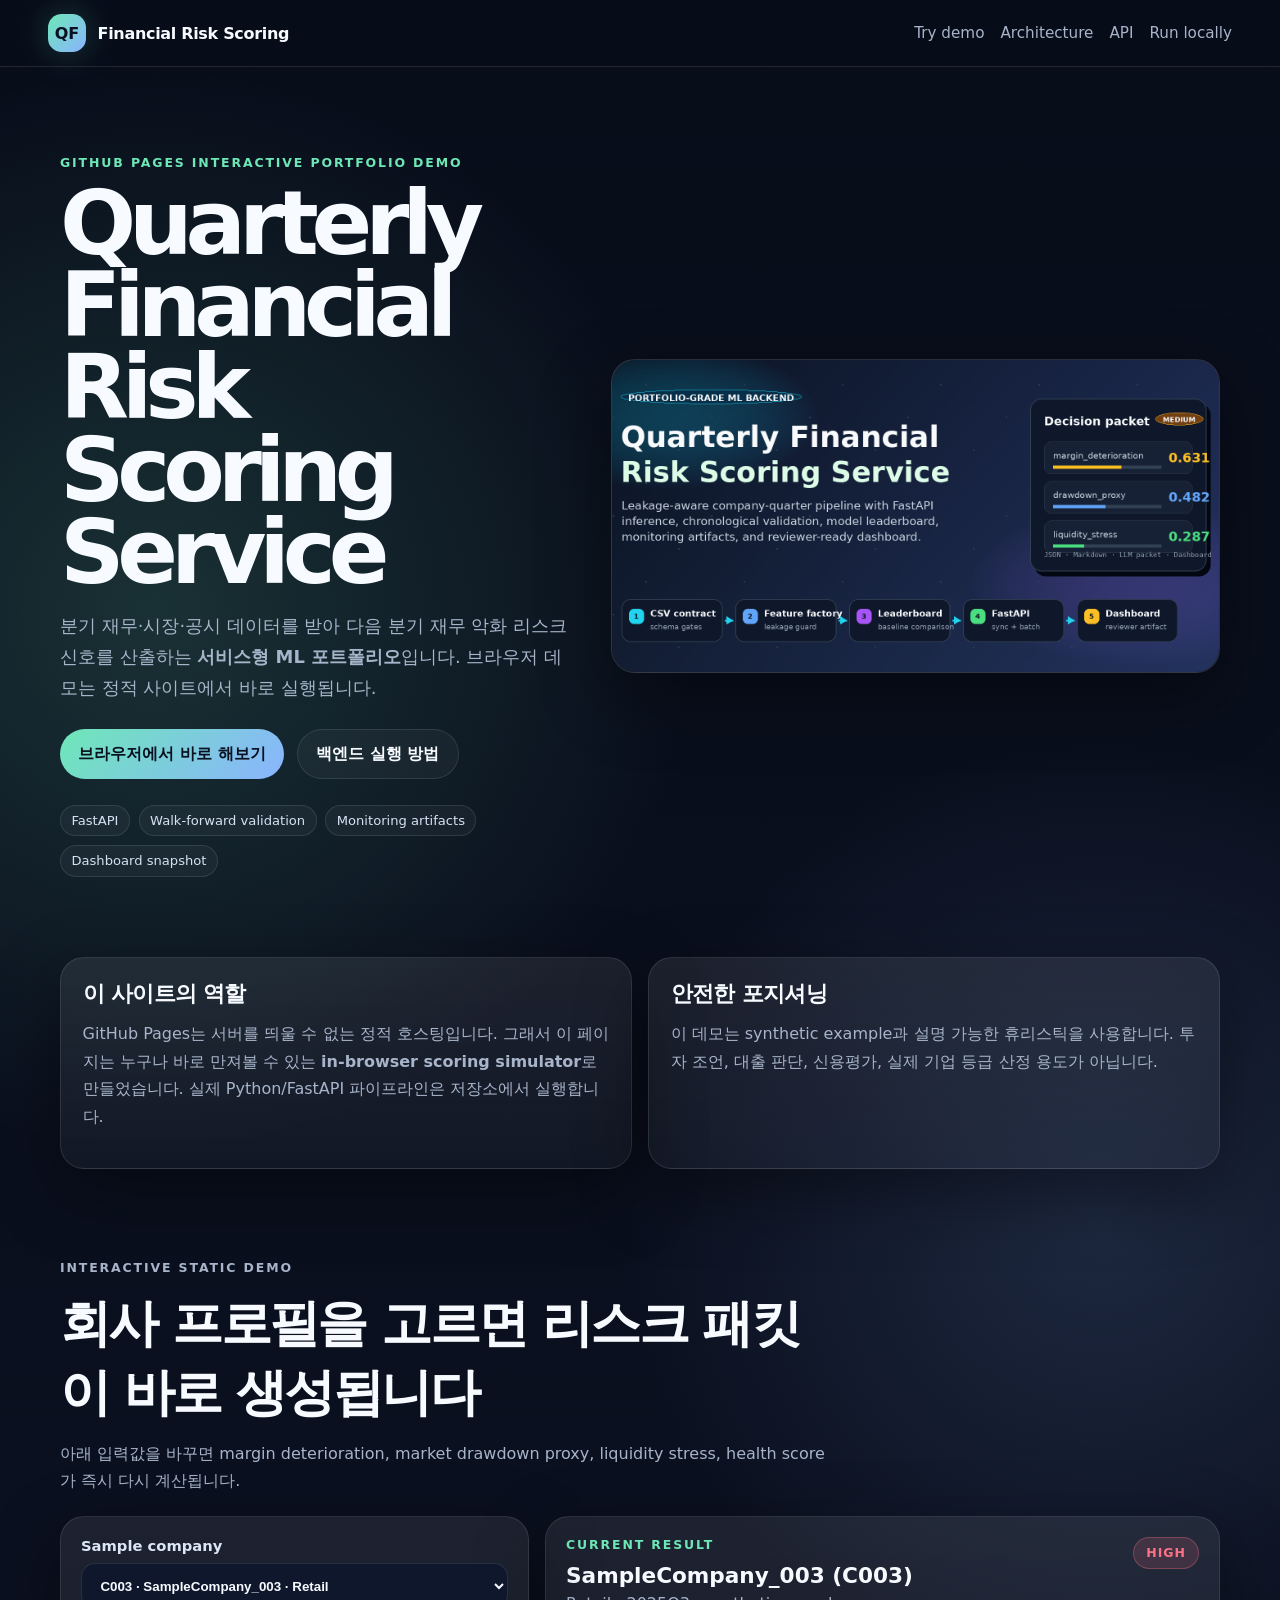
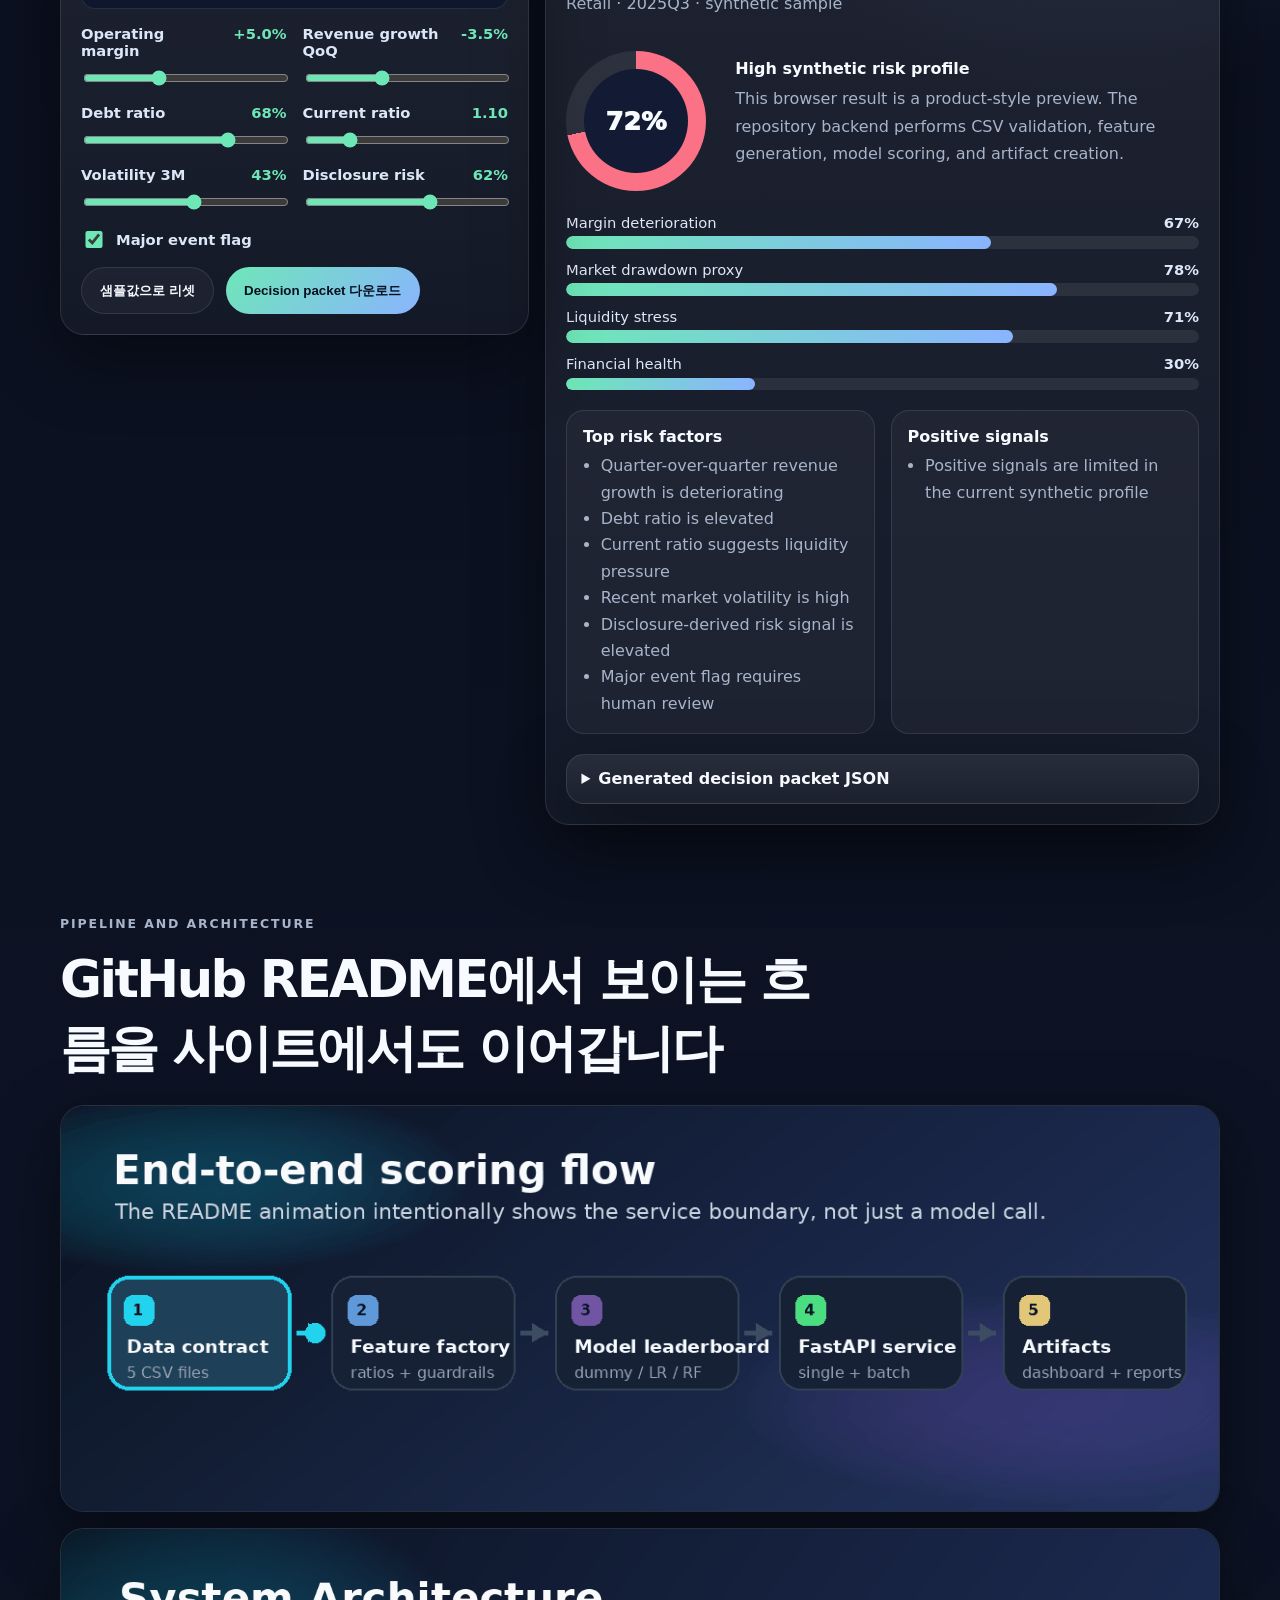
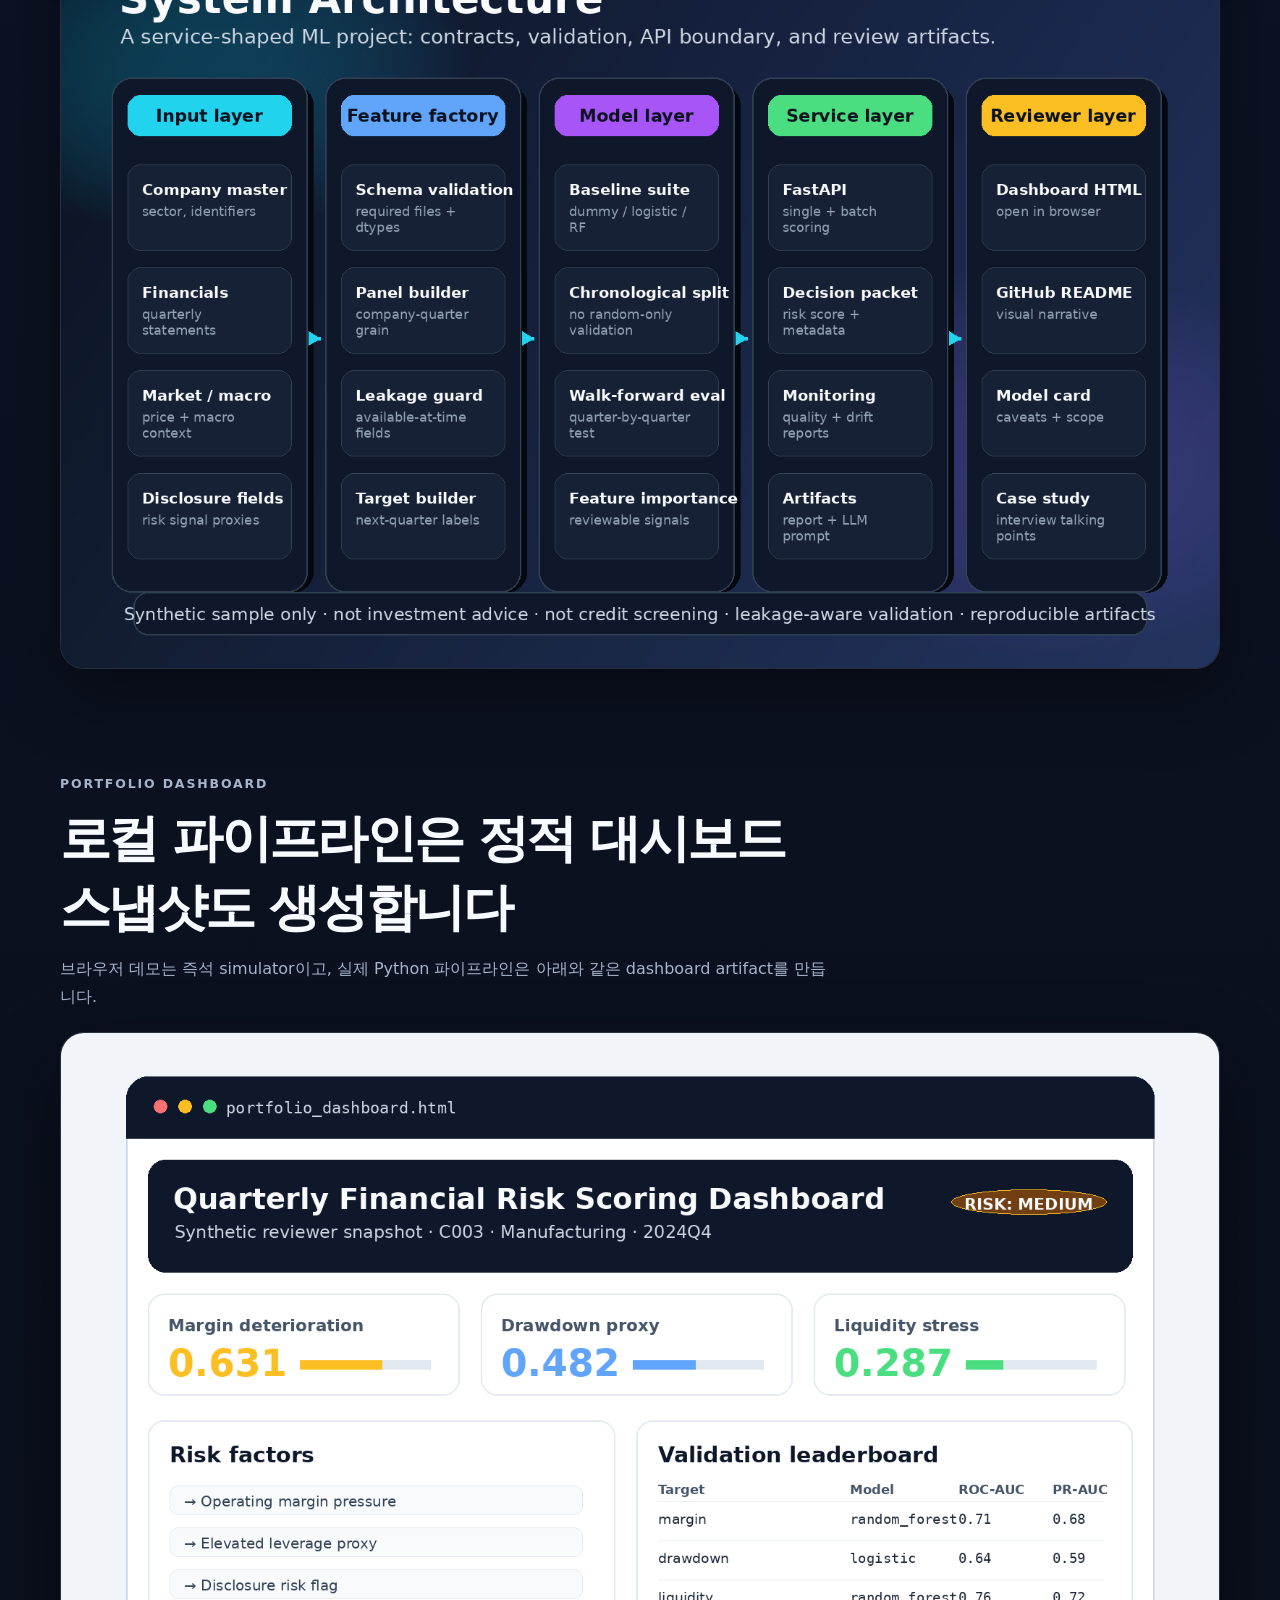
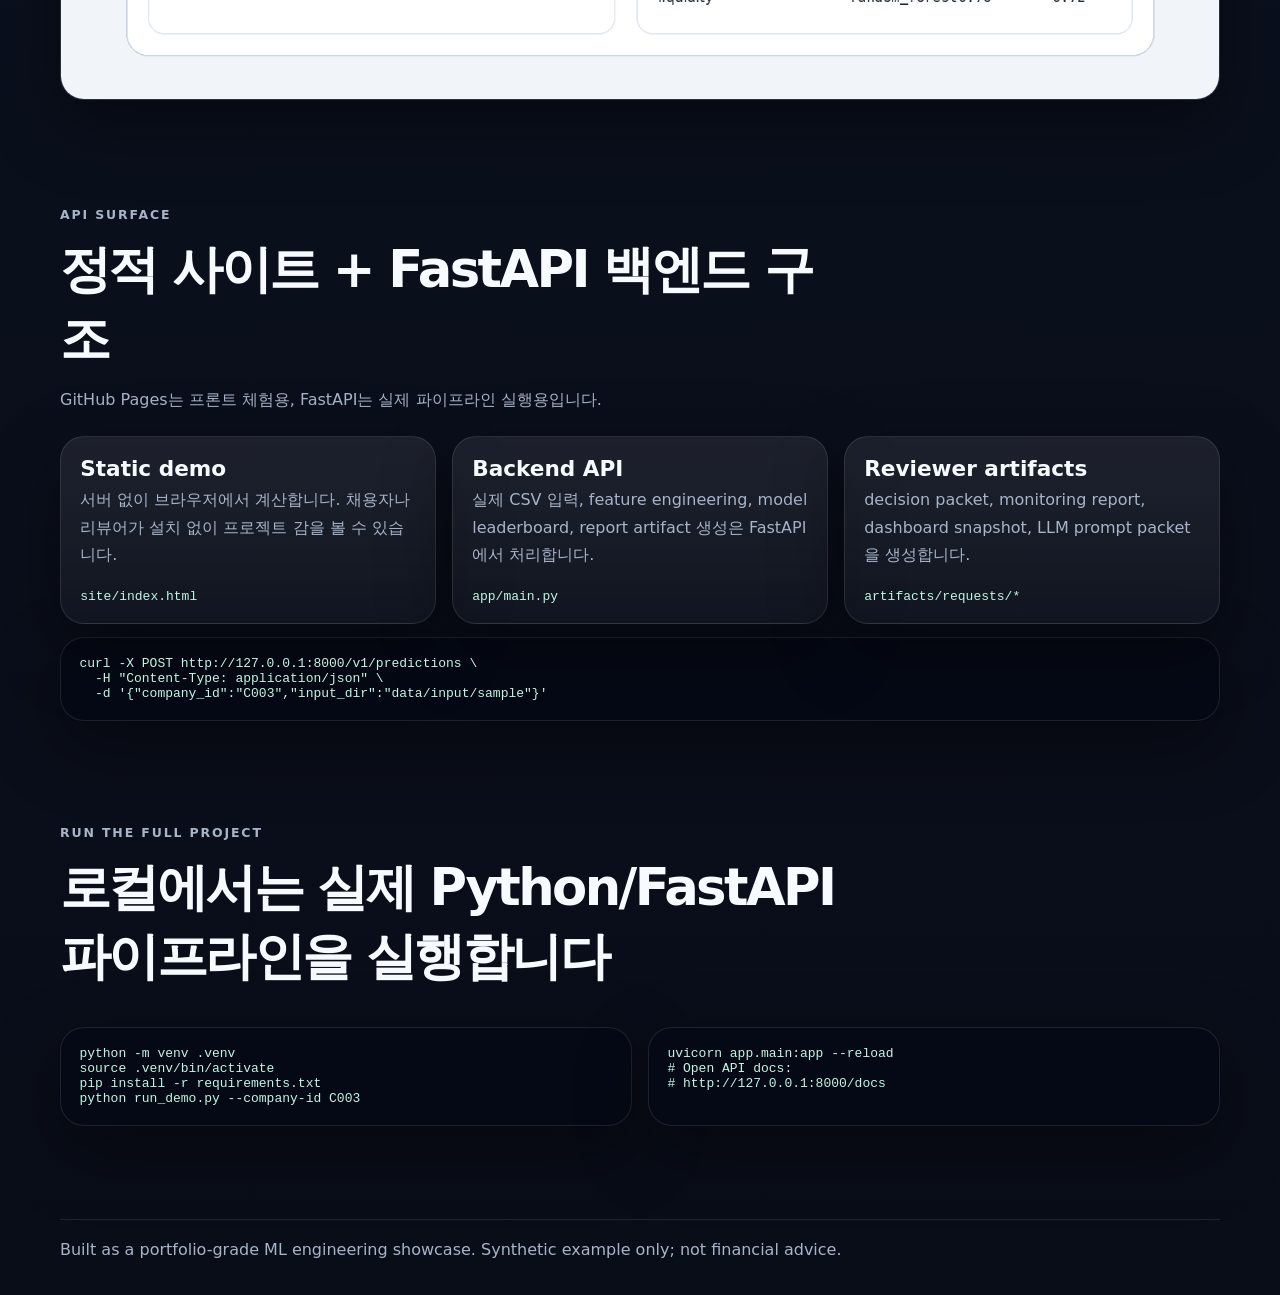
==== site/index.html @ 42f61c3d "Upgrade portfolio project with GitHub Pages showcase" ====
<!doctype html>
<html lang="ko">
<head>
  <meta charset="utf-8" />
  <meta name="viewport" content="width=device-width, initial-scale=1" />
  <title>Quarterly Financial Risk Scoring Service</title>
  <meta name="description" content="Browser demo for a portfolio-grade financial risk scoring service with FastAPI, validation, monitoring, and dashboard artifacts." />
  <meta property="og:title" content="Quarterly Financial Risk Scoring Service" />
  <meta property="og:description" content="Try a static browser demo of a leakage-aware financial ML service portfolio project." />
  <meta property="og:image" content="assets/github_social_preview.png" />
  <meta name="theme-color" content="#0b1020" />
  <link rel="icon" href="data:image/svg+xml,%3Csvg xmlns='http://www.w3.org/2000/svg' viewBox='0 0 64 64'%3E%3Crect width='64' height='64' rx='14' fill='%230b1020'/%3E%3Cpath d='M14 42h36M18 36l8-9 7 6 11-16' stroke='%236ee7b7' stroke-width='5' stroke-linecap='round' stroke-linejoin='round' fill='none'/%3E%3C/svg%3E" />
  <link rel="stylesheet" href="styles.css" />
</head>
<body>
  <header class="topbar">
    <a class="brand" href="#top" aria-label="Go to top">
      <span class="brand-mark">QF</span>
      <span>Financial Risk Scoring</span>
    </a>
    <nav aria-label="Primary navigation">
      <a href="#demo">Try demo</a>
      <a href="#architecture">Architecture</a>
      <a href="#api">API</a>
      <a href="#run">Run locally</a>
    </nav>
  </header>

  <main id="top">
    <section class="hero section-shell">
      <div class="hero-copy">
        <p class="eyebrow">GitHub Pages interactive portfolio demo</p>
        <h1>Quarterly Financial Risk Scoring Service</h1>
        <p class="hero-lead">
          분기 재무·시장·공시 데이터를 받아 다음 분기 재무 악화 리스크 신호를 산출하는
          <strong>서비스형 ML 포트폴리오</strong>입니다. 브라우저 데모는 정적 사이트에서 바로 실행됩니다.
        </p>
        <div class="hero-actions">
          <a class="button primary" href="#demo">브라우저에서 바로 해보기</a>
          <a class="button ghost" href="#run">백엔드 실행 방법</a>
        </div>
        <div class="trust-row" aria-label="Project highlights">
          <span>FastAPI</span>
          <span>Walk-forward validation</span>
          <span>Monitoring artifacts</span>
          <span>Dashboard snapshot</span>
        </div>
      </div>
      <div class="hero-card" aria-label="Project visual preview">
        <img src="assets/github_hero.png" alt="Financial risk scoring project hero image" />
      </div>
    </section>

    <section class="section-shell note-grid" aria-label="Scope notes">
      <article>
        <h2>이 사이트의 역할</h2>
        <p>
          GitHub Pages는 서버를 띄울 수 없는 정적 호스팅입니다. 그래서 이 페이지는 누구나 바로 만져볼 수 있는
          <strong>in-browser scoring simulator</strong>로 만들었습니다. 실제 Python/FastAPI 파이프라인은 저장소에서 실행합니다.
        </p>
      </article>
      <article>
        <h2>안전한 포지셔닝</h2>
        <p>
          이 데모는 synthetic example과 설명 가능한 휴리스틱을 사용합니다. 투자 조언, 대출 판단, 신용평가,
          실제 기업 등급 산정 용도가 아닙니다.
        </p>
      </article>
    </section>

    <section id="demo" class="section-shell demo-section">
      <div class="section-heading">
        <p class="eyebrow">Interactive static demo</p>
        <h2>회사 프로필을 고르면 리스크 패킷이 바로 생성됩니다</h2>
        <p>
          아래 입력값을 바꾸면 margin deterioration, market drawdown proxy, liquidity stress, health score가 즉시 다시 계산됩니다.
        </p>
      </div>

      <div class="demo-grid">
        <form class="control-panel" aria-label="Risk scoring controls">
          <label class="field full">
            <span>Sample company</span>
            <select id="companySelect"></select>
          </label>

          <label class="field">
            <span>Operating margin <output id="operatingMarginOut"></output></span>
            <input id="operatingMargin" type="range" min="-0.08" max="0.28" step="0.005" />
          </label>
          <label class="field">
            <span>Revenue growth QoQ <output id="revenueGrowthOut"></output></span>
            <input id="revenueGrowth" type="range" min="-0.20" max="0.25" step="0.005" />
          </label>
          <label class="field">
            <span>Debt ratio <output id="debtRatioOut"></output></span>
            <input id="debtRatio" type="range" min="0.05" max="0.92" step="0.005" />
          </label>
          <label class="field">
            <span>Current ratio <output id="currentRatioOut"></output></span>
            <input id="currentRatio" type="range" min="0.50" max="3.50" step="0.05" />
          </label>
          <label class="field">
            <span>Volatility 3M <output id="volatilityOut"></output></span>
            <input id="volatility" type="range" min="0.05" max="0.75" step="0.005" />
          </label>
          <label class="field">
            <span>Disclosure risk <output id="disclosureRiskOut"></output></span>
            <input id="disclosureRisk" type="range" min="0" max="1" step="0.01" />
          </label>
          <label class="field checkbox-field full">
            <input id="majorEvent" type="checkbox" />
            <span>Major event flag</span>
          </label>

          <div class="control-actions full">
            <button id="resetButton" class="button ghost dark" type="button">샘플값으로 리셋</button>
            <button id="downloadButton" class="button primary" type="button">Decision packet 다운로드</button>
          </div>
        </form>

        <section class="result-panel" aria-live="polite">
          <div class="risk-summary">
            <div>
              <p class="eyebrow">Current result</p>
              <h3 id="companyTitle">-</h3>
              <p id="companyMeta" class="muted">-</p>
            </div>
            <div id="riskBadge" class="risk-badge">-</div>
          </div>

          <div class="score-hero">
            <div class="gauge" role="img" aria-label="Overall risk gauge">
              <div class="gauge-ring" id="gaugeRing"><span id="overallRisk">0%</span></div>
            </div>
            <div class="score-copy">
              <h4 id="riskNarrative">Risk narrative</h4>
              <p id="riskExplanation">입력값을 바탕으로 리스크 신호를 생성합니다.</p>
            </div>
          </div>

          <div class="bars" id="scoreBars"></div>

          <div class="insight-grid">
            <article>
              <h4>Top risk factors</h4>
              <ul id="riskFactors"></ul>
            </article>
            <article>
              <h4>Positive signals</h4>
              <ul id="positiveFactors"></ul>
            </article>
          </div>

          <details class="json-card">
            <summary>Generated decision packet JSON</summary>
            <pre id="decisionJson"></pre>
            <button id="copyJsonButton" class="button ghost dark" type="button">JSON 복사</button>
          </details>
        </section>
      </div>
    </section>

    <section id="architecture" class="section-shell visual-section">
      <div class="section-heading">
        <p class="eyebrow">Pipeline and architecture</p>
        <h2>GitHub README에서 보이는 흐름을 사이트에서도 이어갑니다</h2>
      </div>
      <img class="wide-visual" src="assets/pipeline_flow.gif" alt="Animated pipeline flow" />
      <img class="wide-visual" src="assets/architecture_diagram.png" alt="System architecture diagram" />
    </section>

    <section class="section-shell visual-section">
      <div class="section-heading">
        <p class="eyebrow">Portfolio dashboard</p>
        <h2>로컬 파이프라인은 정적 대시보드 스냅샷도 생성합니다</h2>
        <p>브라우저 데모는 즉석 simulator이고, 실제 Python 파이프라인은 아래와 같은 dashboard artifact를 만듭니다.</p>
      </div>
      <img class="wide-visual" src="assets/dashboard_preview.png" alt="Dashboard preview" />
    </section>

    <section id="api" class="section-shell api-section">
      <div class="section-heading">
        <p class="eyebrow">API surface</p>
        <h2>정적 사이트 + FastAPI 백엔드 구조</h2>
        <p>GitHub Pages는 프론트 체험용, FastAPI는 실제 파이프라인 실행용입니다.</p>
      </div>
      <div class="api-grid">
        <article>
          <h3>Static demo</h3>
          <p>서버 없이 브라우저에서 계산합니다. 채용자나 리뷰어가 설치 없이 프로젝트 감을 볼 수 있습니다.</p>
          <code>site/index.html</code>
        </article>
        <article>
          <h3>Backend API</h3>
          <p>실제 CSV 입력, feature engineering, model leaderboard, report artifact 생성은 FastAPI에서 처리합니다.</p>
          <code>app/main.py</code>
        </article>
        <article>
          <h3>Reviewer artifacts</h3>
          <p>decision packet, monitoring report, dashboard snapshot, LLM prompt packet을 생성합니다.</p>
          <code>artifacts/requests/*</code>
        </article>
      </div>
      <pre class="code-block"><code>curl -X POST http://127.0.0.1:8000/v1/predictions \
  -H "Content-Type: application/json" \
  -d '{"company_id":"C003","input_dir":"data/input/sample"}'</code></pre>
    </section>

    <section id="run" class="section-shell run-section">
      <div class="section-heading">
        <p class="eyebrow">Run the full project</p>
        <h2>로컬에서는 실제 Python/FastAPI 파이프라인을 실행합니다</h2>
      </div>
      <div class="terminal-grid">
        <pre class="code-block"><code>python -m venv .venv
source .venv/bin/activate
pip install -r requirements.txt
python run_demo.py --company-id C003</code></pre>
        <pre class="code-block"><code>uvicorn app.main:app --reload
# Open API docs:
# http://127.0.0.1:8000/docs</code></pre>
      </div>
    </section>
  </main>

  <footer class="footer">
    <p>Built as a portfolio-grade ML engineering showcase. Synthetic example only; not financial advice.</p>
  </footer>

  <script src="app.js"></script>
</body>
</html>
---- site/styles.css ----
:root {
  color-scheme: dark;
  --bg: #080d1a;
  --panel: rgba(16, 24, 45, 0.82);
  --panel-strong: #121b33;
  --text: #f7fbff;
  --muted: #a7b4c9;
  --line: rgba(255, 255, 255, 0.10);
  --accent: #6ee7b7;
  --accent-2: #8ab4ff;
  --warn: #fbbf24;
  --danger: #fb7185;
  --shadow: 0 24px 70px rgba(0, 0, 0, 0.42);
  --radius: 24px;
  font-family: Inter, ui-sans-serif, system-ui, -apple-system, BlinkMacSystemFont, "Segoe UI", sans-serif;
}

* { box-sizing: border-box; }
html { scroll-behavior: smooth; }
body {
  margin: 0;
  background:
    radial-gradient(circle at 12% 10%, rgba(110, 231, 183, 0.16), transparent 34rem),
    radial-gradient(circle at 86% 20%, rgba(138, 180, 255, 0.15), transparent 30rem),
    linear-gradient(180deg, #080d1a 0%, #0d1324 48%, #090d18 100%);
  color: var(--text);
}

a { color: inherit; text-decoration: none; }
img { display: block; max-width: 100%; }

.topbar {
  position: sticky;
  top: 0;
  z-index: 20;
  display: flex;
  align-items: center;
  justify-content: space-between;
  gap: 1rem;
  padding: 0.9rem clamp(1rem, 4vw, 3rem);
  backdrop-filter: blur(18px);
  background: rgba(8, 13, 26, 0.78);
  border-bottom: 1px solid var(--line);
}
.brand {
  display: flex;
  align-items: center;
  gap: 0.75rem;
  font-weight: 800;
  letter-spacing: -0.02em;
}
.brand-mark {
  display: grid;
  place-items: center;
  width: 2.35rem;
  height: 2.35rem;
  border-radius: 0.85rem;
  background: linear-gradient(135deg, var(--accent), var(--accent-2));
  color: #071120;
  box-shadow: 0 0 34px rgba(110, 231, 183, 0.24);
}
nav { display: flex; gap: 1rem; color: var(--muted); font-size: 0.95rem; }
nav a:hover { color: var(--text); }

.section-shell {
  width: min(1160px, calc(100% - 2rem));
  margin: 0 auto;
}
.hero {
  display: grid;
  grid-template-columns: minmax(0, 0.92fr) minmax(320px, 1.08fr);
  gap: 2rem;
  align-items: center;
  padding: 5.5rem 0 3rem;
}
.eyebrow {
  margin: 0 0 0.7rem;
  color: var(--accent);
  font-size: 0.78rem;
  font-weight: 800;
  letter-spacing: 0.15em;
  text-transform: uppercase;
}
h1, h2, h3, h4, p { margin-top: 0; }
h1 {
  font-size: clamp(2.8rem, 7vw, 5.8rem);
  line-height: 0.92;
  letter-spacing: -0.08em;
  margin-bottom: 1.1rem;
}
h2 { font-size: clamp(1.8rem, 4vw, 3.25rem); letter-spacing: -0.05em; margin-bottom: 0.75rem; }
h3 { font-size: 1.35rem; margin-bottom: 0.35rem; }
h4 { margin-bottom: 0.45rem; }
.hero-lead, .section-heading p, .note-grid p, .api-grid p, .score-copy p, .footer p {
  color: var(--muted);
  line-height: 1.72;
}
.hero-lead { font-size: 1.12rem; max-width: 55rem; }
.hero-actions { display: flex; flex-wrap: wrap; gap: 0.8rem; margin: 1.6rem 0; }
.button {
  border: 0;
  border-radius: 999px;
  padding: 0.85rem 1.15rem;
  font-weight: 800;
  cursor: pointer;
  display: inline-flex;
  align-items: center;
  justify-content: center;
  transition: transform 160ms ease, border-color 160ms ease, background 160ms ease;
}
.button:hover { transform: translateY(-1px); }
.button.primary { background: linear-gradient(135deg, var(--accent), var(--accent-2)); color: #071120; }
.button.ghost { border: 1px solid var(--line); background: rgba(255, 255, 255, 0.04); }
.button.dark { color: var(--text); }
.trust-row { display: flex; flex-wrap: wrap; gap: 0.55rem; }
.trust-row span {
  border: 1px solid var(--line);
  background: rgba(255, 255, 255, 0.04);
  padding: 0.45rem 0.65rem;
  border-radius: 999px;
  color: #d7e1f4;
  font-size: 0.82rem;
}
.hero-card, .control-panel, .result-panel, .note-grid article, .api-grid article, .json-card {
  background: linear-gradient(180deg, rgba(255,255,255,0.08), rgba(255,255,255,0.035));
  border: 1px solid var(--line);
  box-shadow: var(--shadow);
}
.hero-card { border-radius: var(--radius); overflow: hidden; }
.hero-card img { aspect-ratio: 16 / 8.2; object-fit: cover; }

.note-grid {
  display: grid;
  grid-template-columns: 1fr 1fr;
  gap: 1rem;
  padding: 2rem 0 1rem;
}
.note-grid article { padding: 1.35rem; border-radius: var(--radius); }
.note-grid h2 { font-size: 1.35rem; letter-spacing: -0.03em; }

.demo-section, .visual-section, .api-section, .run-section { padding: 4.5rem 0 1rem; }
.section-heading { max-width: 780px; margin-bottom: 1.35rem; }
.demo-grid {
  display: grid;
  grid-template-columns: minmax(300px, 0.82fr) minmax(360px, 1.18fr);
  gap: 1rem;
  align-items: start;
}
.control-panel, .result-panel { border-radius: var(--radius); padding: 1.25rem; }
.control-panel {
  display: grid;
  grid-template-columns: 1fr 1fr;
  gap: 1rem;
  position: sticky;
  top: 5.2rem;
}
.field { display: grid; gap: 0.55rem; }
.field.full, .full { grid-column: 1 / -1; }
.field span { color: #dbe7f7; font-weight: 750; font-size: 0.92rem; display: flex; justify-content: space-between; gap: 0.5rem; }
.field output { color: var(--accent); }
select, input[type="range"] { width: 100%; }
select {
  border: 1px solid var(--line);
  border-radius: 14px;
  padding: 0.85rem 0.9rem;
  background: #0f172c;
  color: var(--text);
  font-weight: 750;
}
input[type="range"] { accent-color: var(--accent); }
.checkbox-field { display: flex; align-items: center; flex-direction: row; gap: 0.65rem; }
.checkbox-field span { display: inline; }
.checkbox-field input { width: 1.1rem; height: 1.1rem; accent-color: var(--accent); }
.control-actions { display: flex; flex-wrap: wrap; gap: 0.7rem; }

.risk-summary { display: flex; justify-content: space-between; gap: 1rem; align-items: start; }
.muted { color: var(--muted); }
.risk-badge {
  border-radius: 999px;
  padding: 0.45rem 0.75rem;
  background: rgba(110, 231, 183, 0.14);
  color: var(--accent);
  border: 1px solid rgba(110, 231, 183, 0.28);
  text-transform: uppercase;
  font-weight: 900;
  letter-spacing: 0.08em;
  font-size: 0.78rem;
  white-space: nowrap;
}
.risk-badge.medium { background: rgba(251, 191, 36, 0.14); color: var(--warn); border-color: rgba(251, 191, 36, 0.32); }
.risk-badge.high { background: rgba(251, 113, 133, 0.14); color: var(--danger); border-color: rgba(251, 113, 133, 0.32); }
.score-hero { display: grid; grid-template-columns: 150px 1fr; gap: 1.2rem; align-items: center; margin: 1.4rem 0; }
.gauge-ring {
  width: 140px;
  height: 140px;
  border-radius: 50%;
  display: grid;
  place-items: center;
  background: conic-gradient(var(--accent) 0deg, rgba(255,255,255,0.08) 0deg);
  position: relative;
}
.gauge-ring::after {
  content: "";
  position: absolute;
  width: 104px;
  height: 104px;
  border-radius: 50%;
  background: var(--panel-strong);
}
.gauge-ring span { position: relative; z-index: 1; font-size: 1.6rem; font-weight: 950; }
.bars { display: grid; gap: 0.75rem; }
.bar-row { display: grid; gap: 0.35rem; }
.bar-label { display: flex; justify-content: space-between; color: #dce7f7; font-size: 0.92rem; }
.bar-track { height: 0.78rem; border-radius: 999px; overflow: hidden; background: rgba(255, 255, 255, 0.08); }
.bar-fill { height: 100%; width: 0; border-radius: inherit; background: linear-gradient(90deg, var(--accent), var(--accent-2)); transition: width 220ms ease; }
.insight-grid { display: grid; grid-template-columns: 1fr 1fr; gap: 1rem; margin: 1.25rem 0; }
.insight-grid article { border: 1px solid var(--line); border-radius: 18px; padding: 1rem; background: rgba(255,255,255,0.035); }
ul { margin: 0; padding-left: 1.1rem; color: var(--muted); line-height: 1.65; }
.json-card { border-radius: 18px; padding: 0.9rem; }
.json-card summary { cursor: pointer; font-weight: 850; }
pre { white-space: pre-wrap; word-break: break-word; }
#decisionJson { color: #d6e3f4; font-size: 0.82rem; max-height: 320px; overflow: auto; }

.wide-visual { width: 100%; border-radius: var(--radius); border: 1px solid var(--line); box-shadow: var(--shadow); margin: 1rem 0; background: #101827; }
.api-grid { display: grid; grid-template-columns: repeat(3, 1fr); gap: 1rem; }
.api-grid article { border-radius: var(--radius); padding: 1.2rem; }
code { color: #c4f5e2; }
.code-block {
  border: 1px solid var(--line);
  border-radius: var(--radius);
  padding: 1.15rem;
  background: #050915;
  color: #dce7f7;
  overflow: auto;
  box-shadow: var(--shadow);
}
.terminal-grid { display: grid; grid-template-columns: 1fr 1fr; gap: 1rem; }
.footer { width: min(1160px, calc(100% - 2rem)); margin: 4rem auto 2rem; border-top: 1px solid var(--line); padding-top: 1rem; }

@media (max-width: 920px) {
  nav { display: none; }
  .hero, .demo-grid, .note-grid, .api-grid, .terminal-grid { grid-template-columns: 1fr; }
  .control-panel { position: static; }
}
@media (max-width: 620px) {
  .score-hero, .insight-grid { grid-template-columns: 1fr; }
  .control-panel { grid-template-columns: 1fr; }
  .topbar { align-items: flex-start; }
}
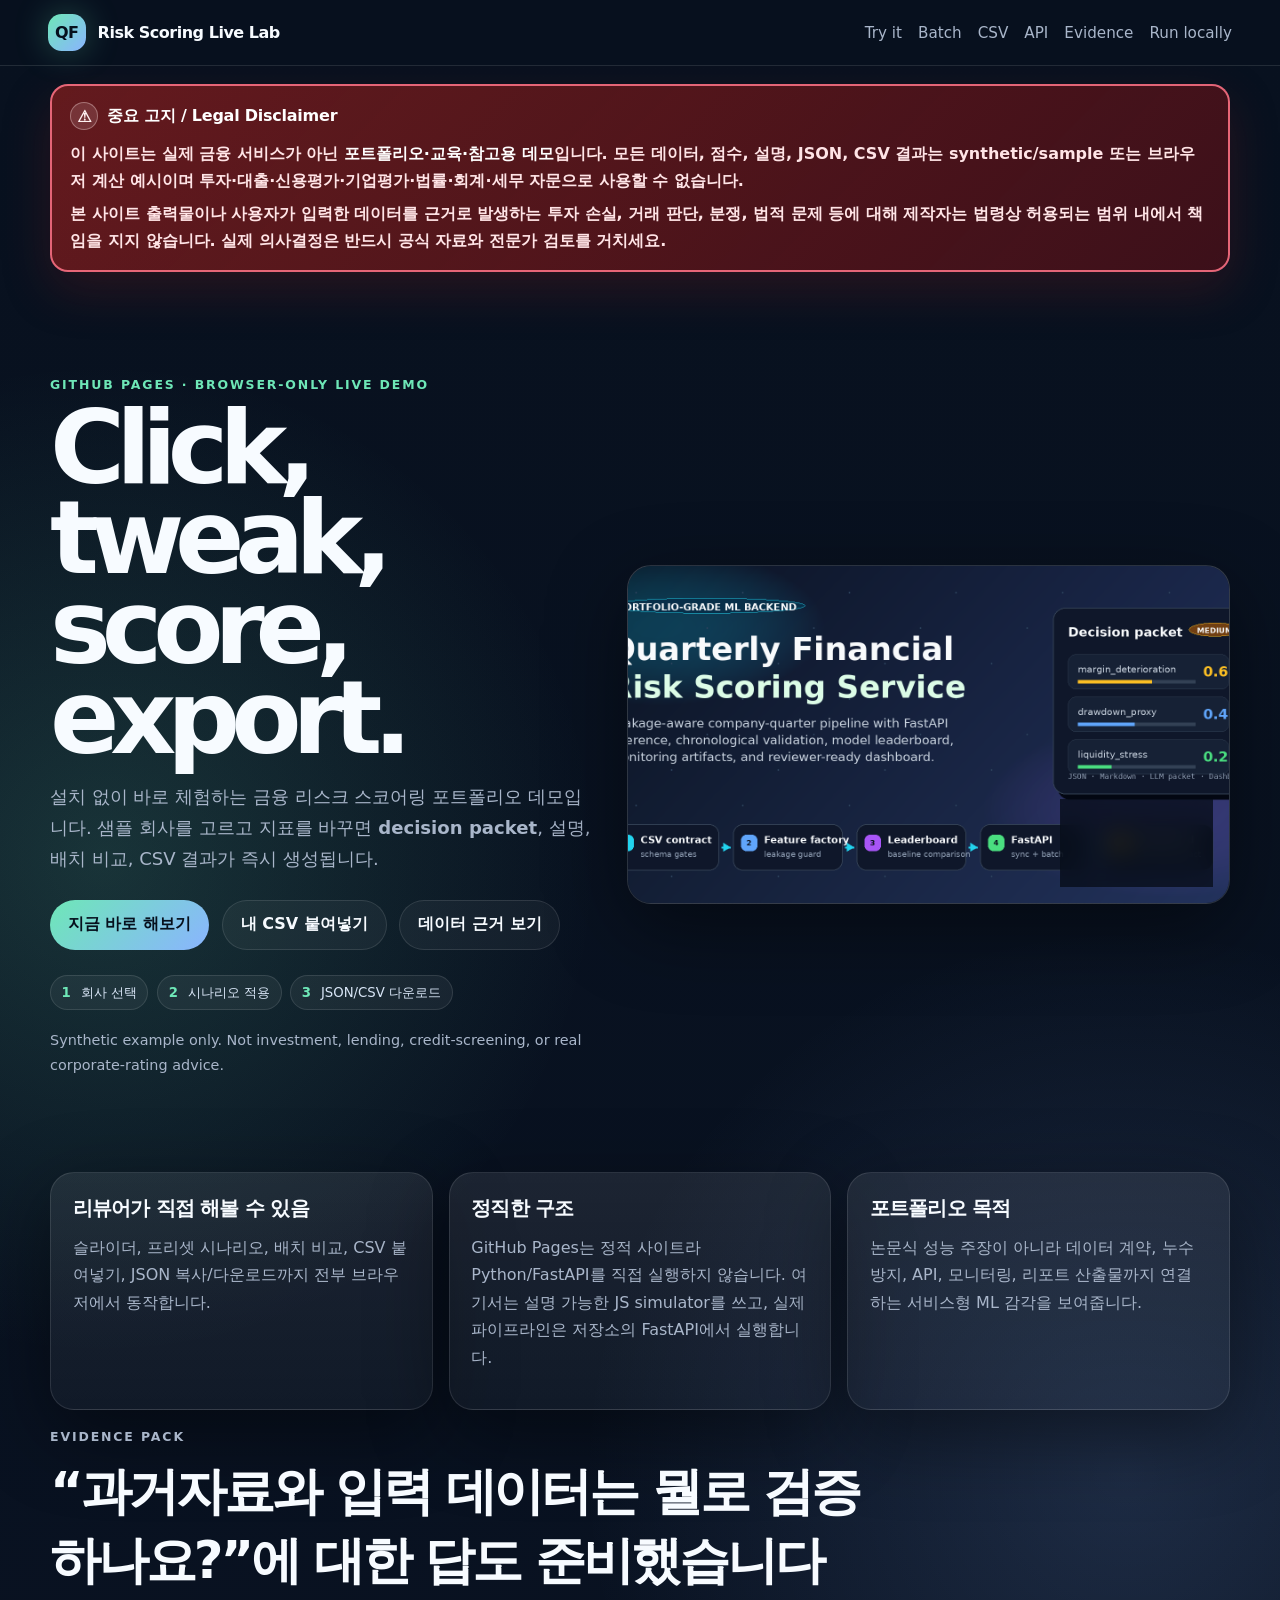
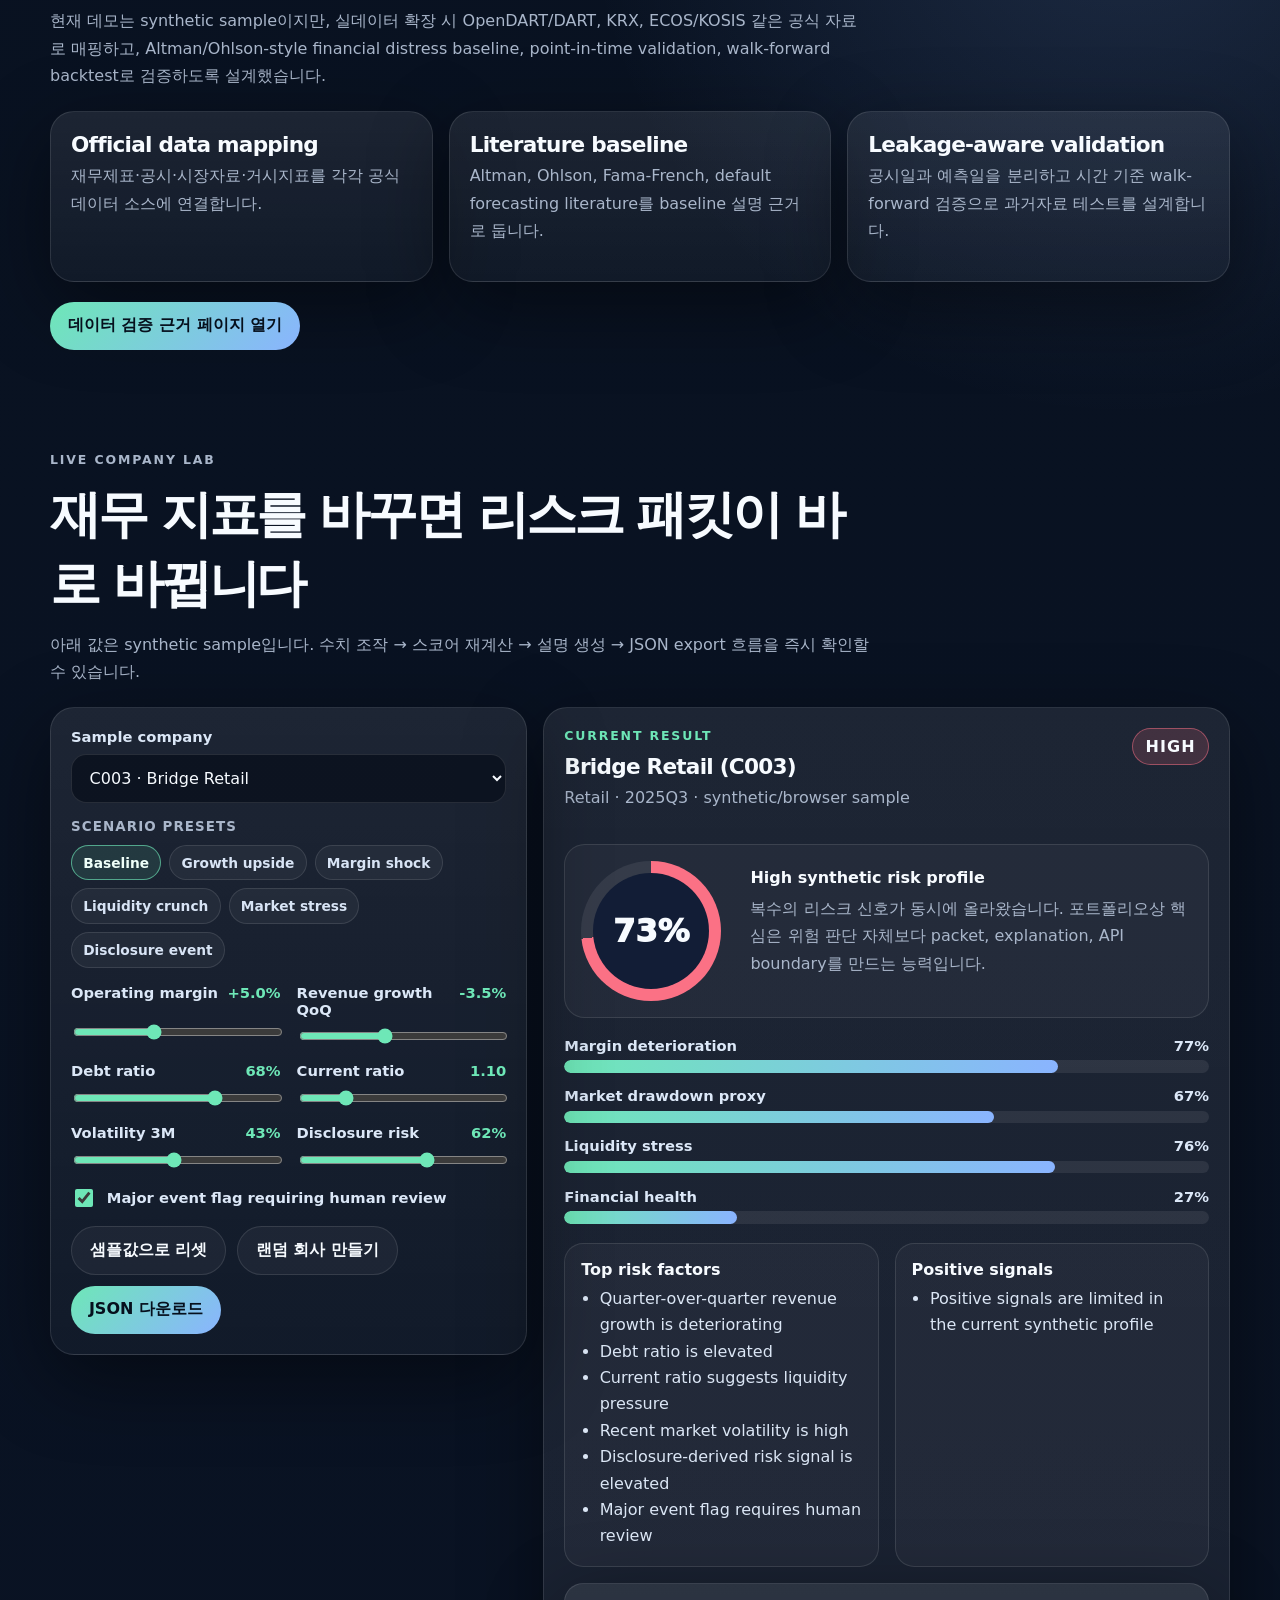
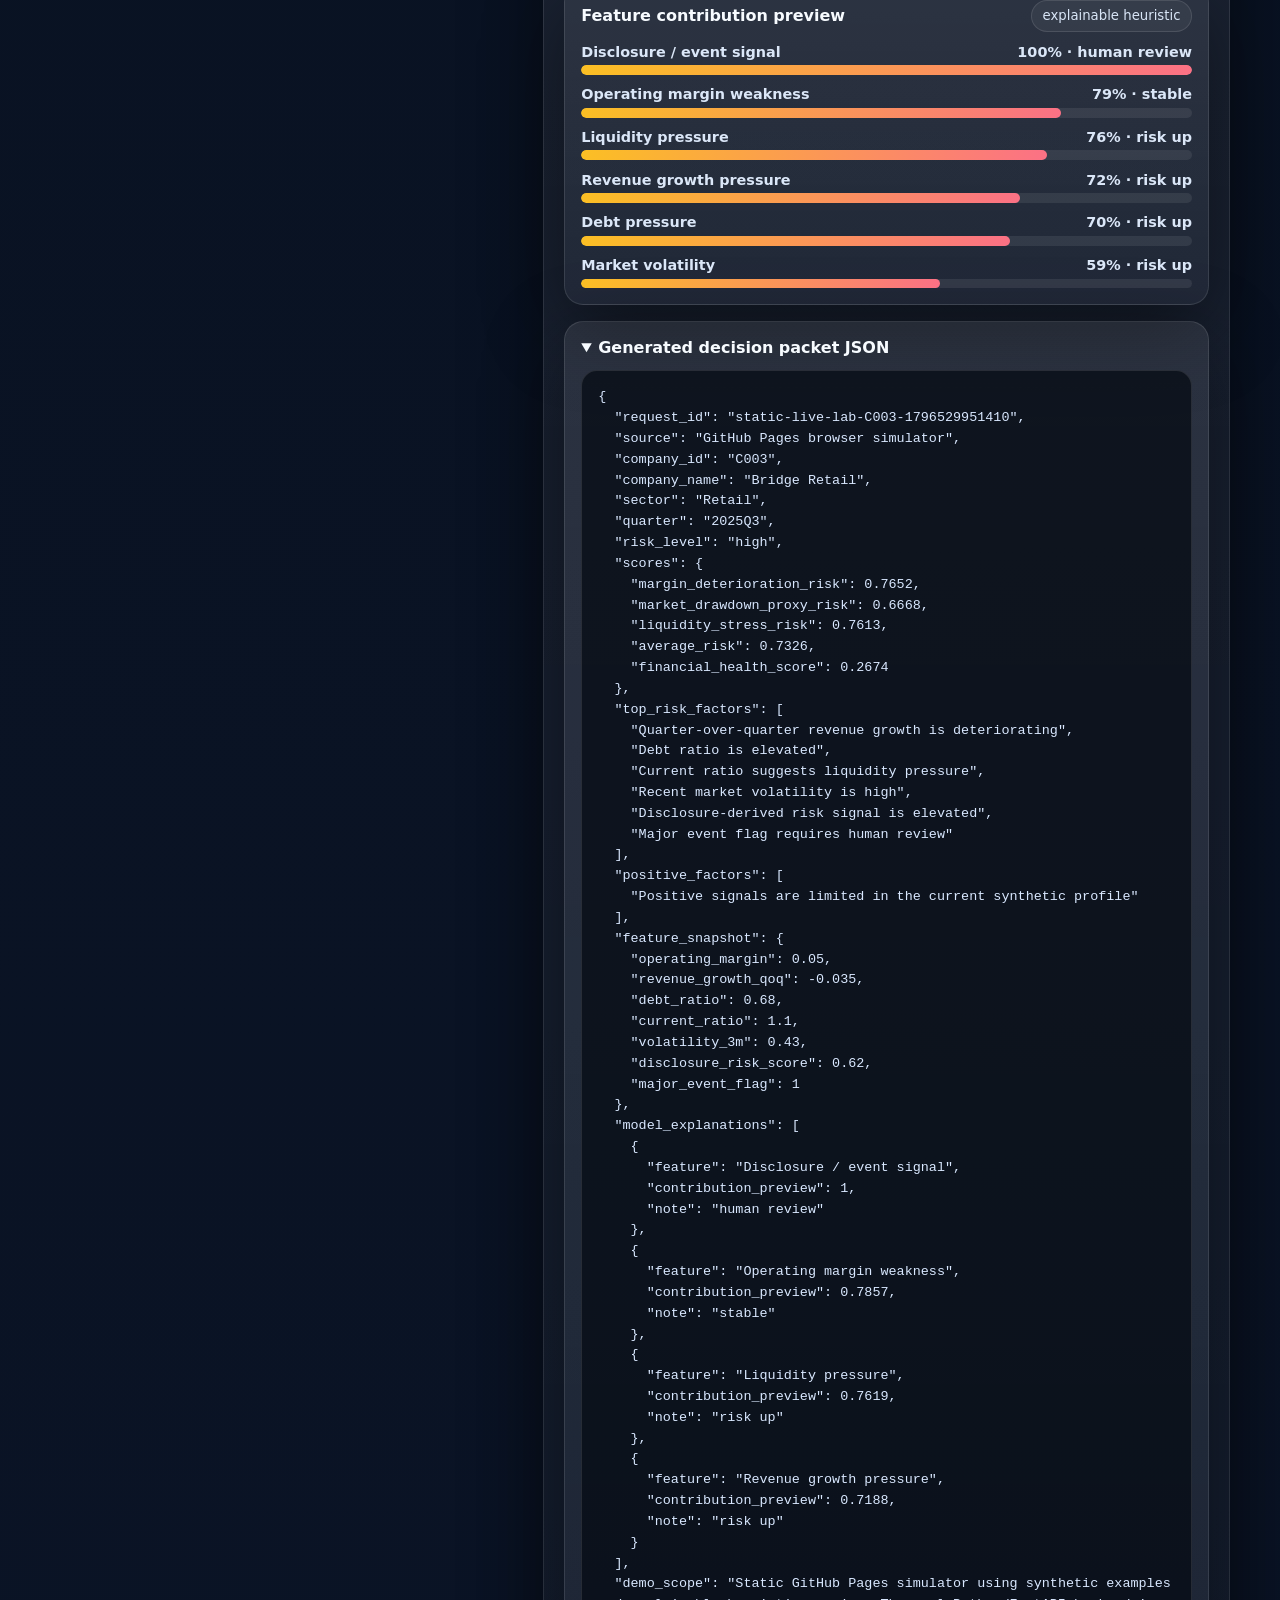
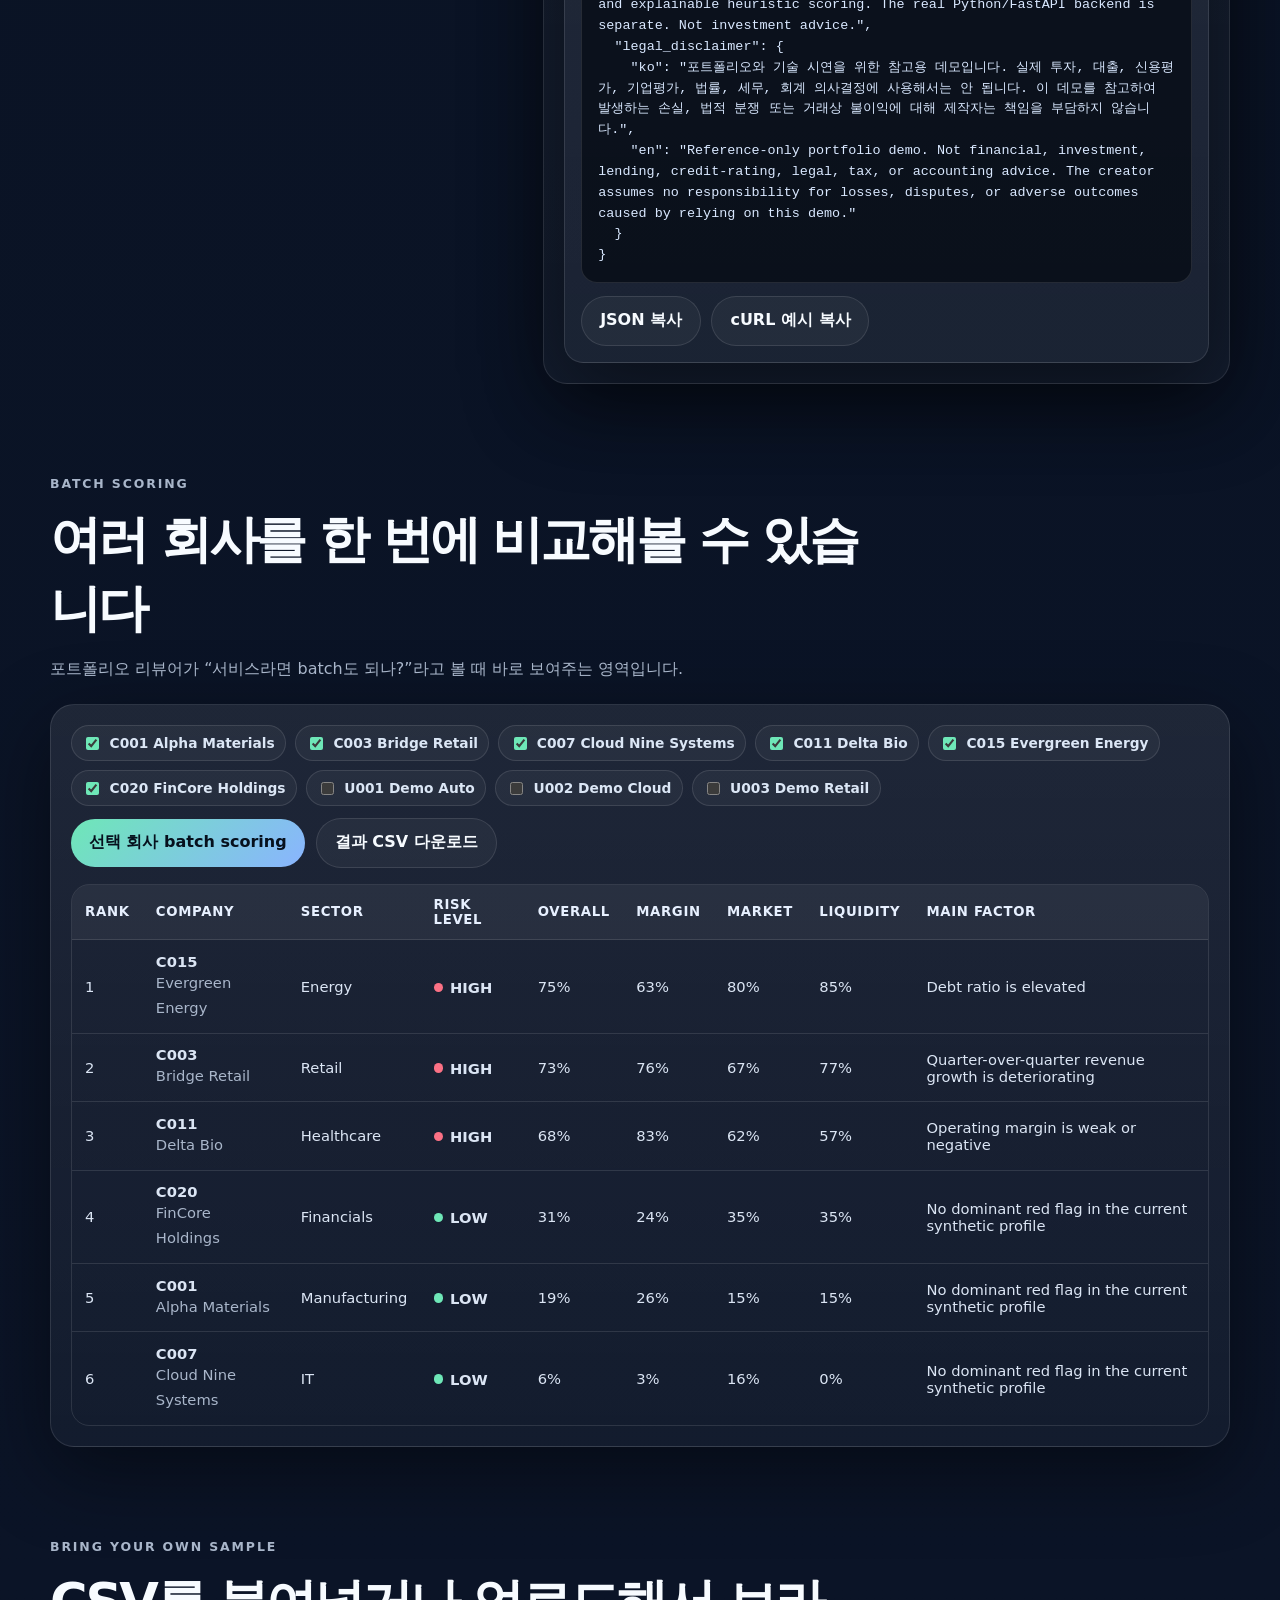
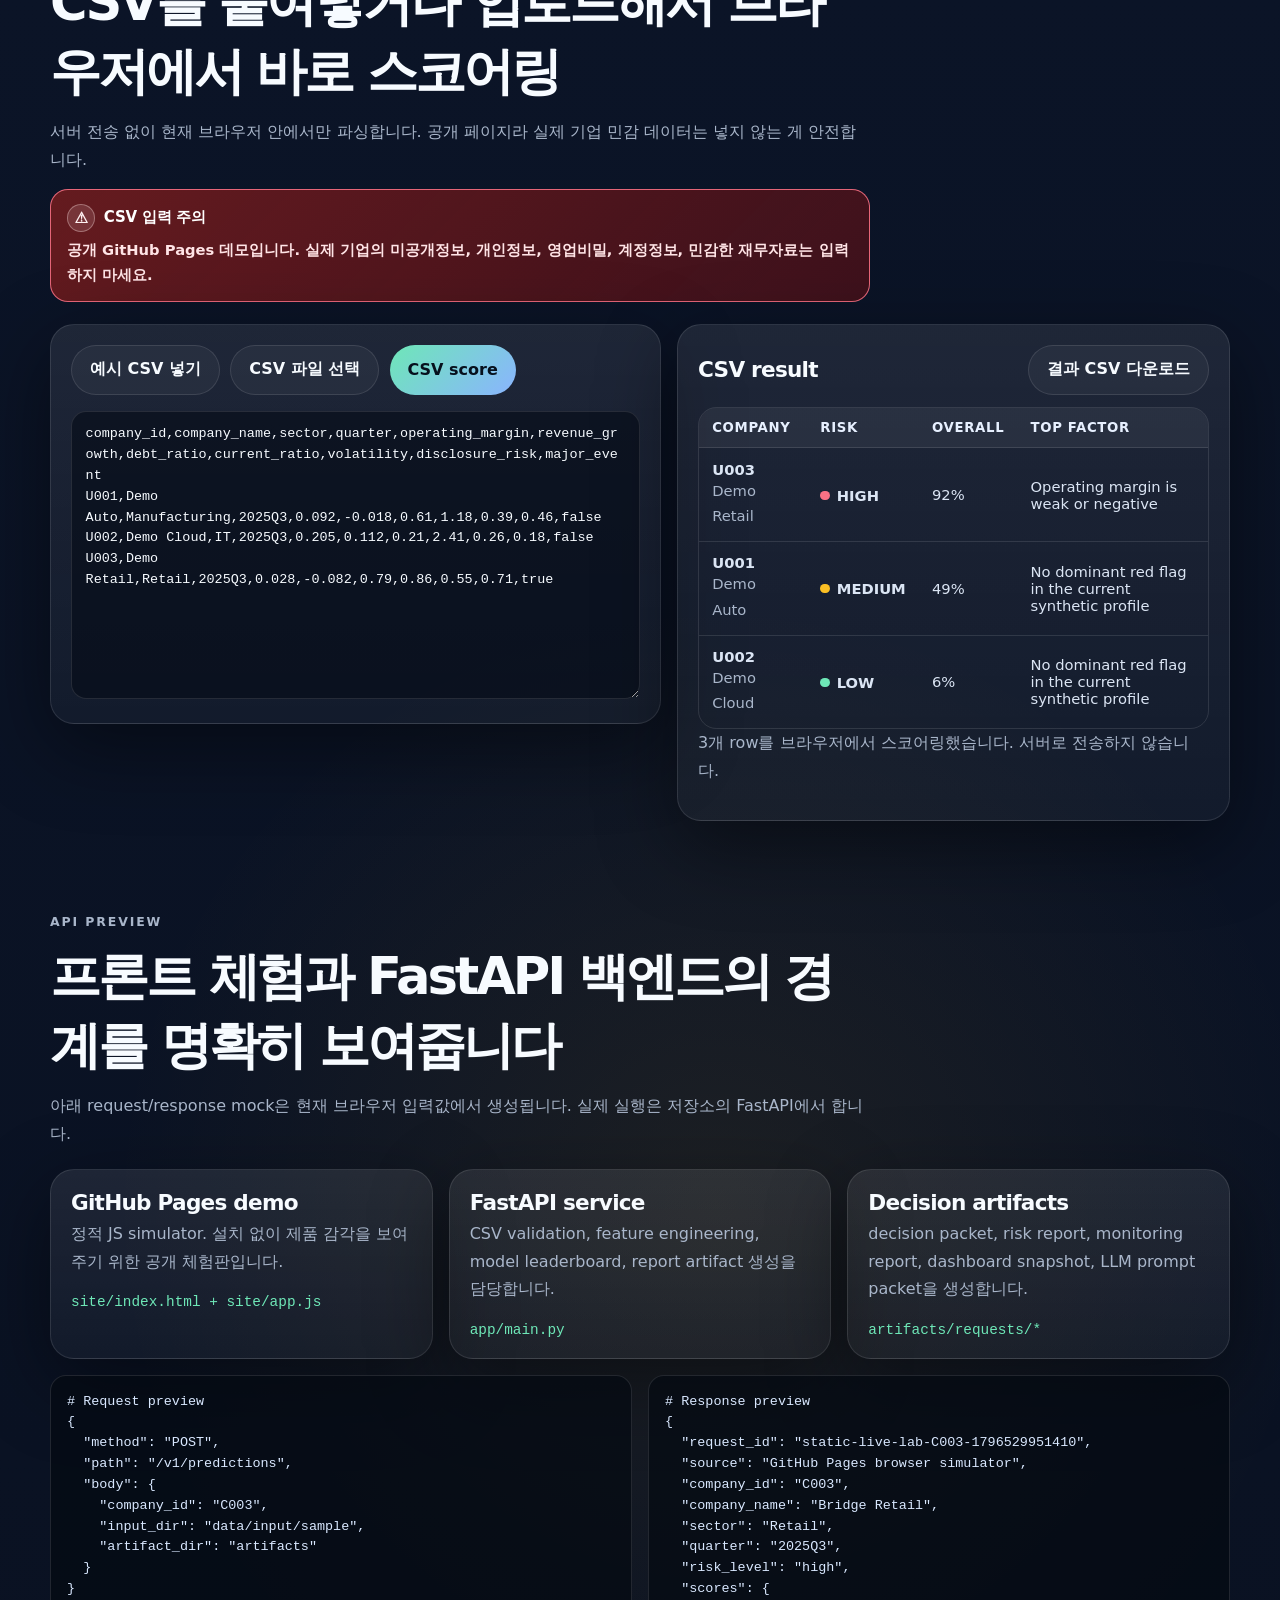
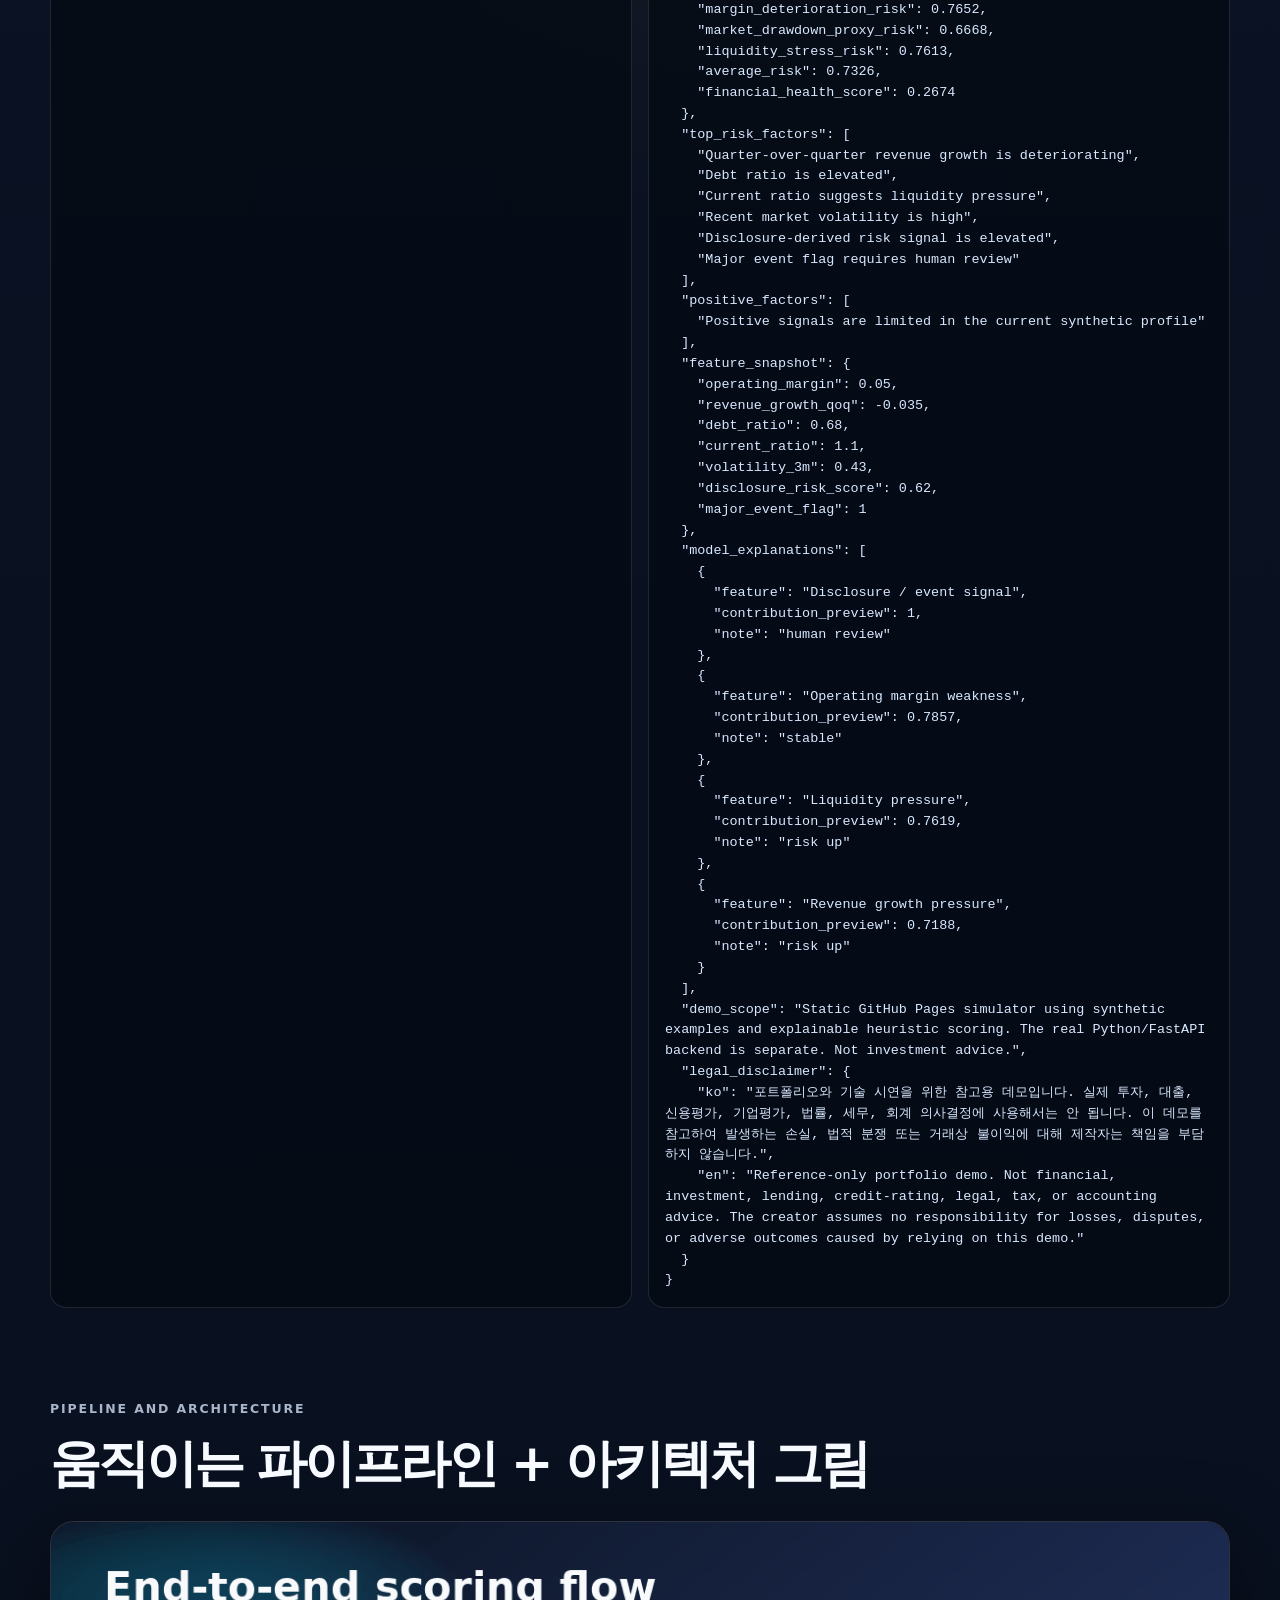
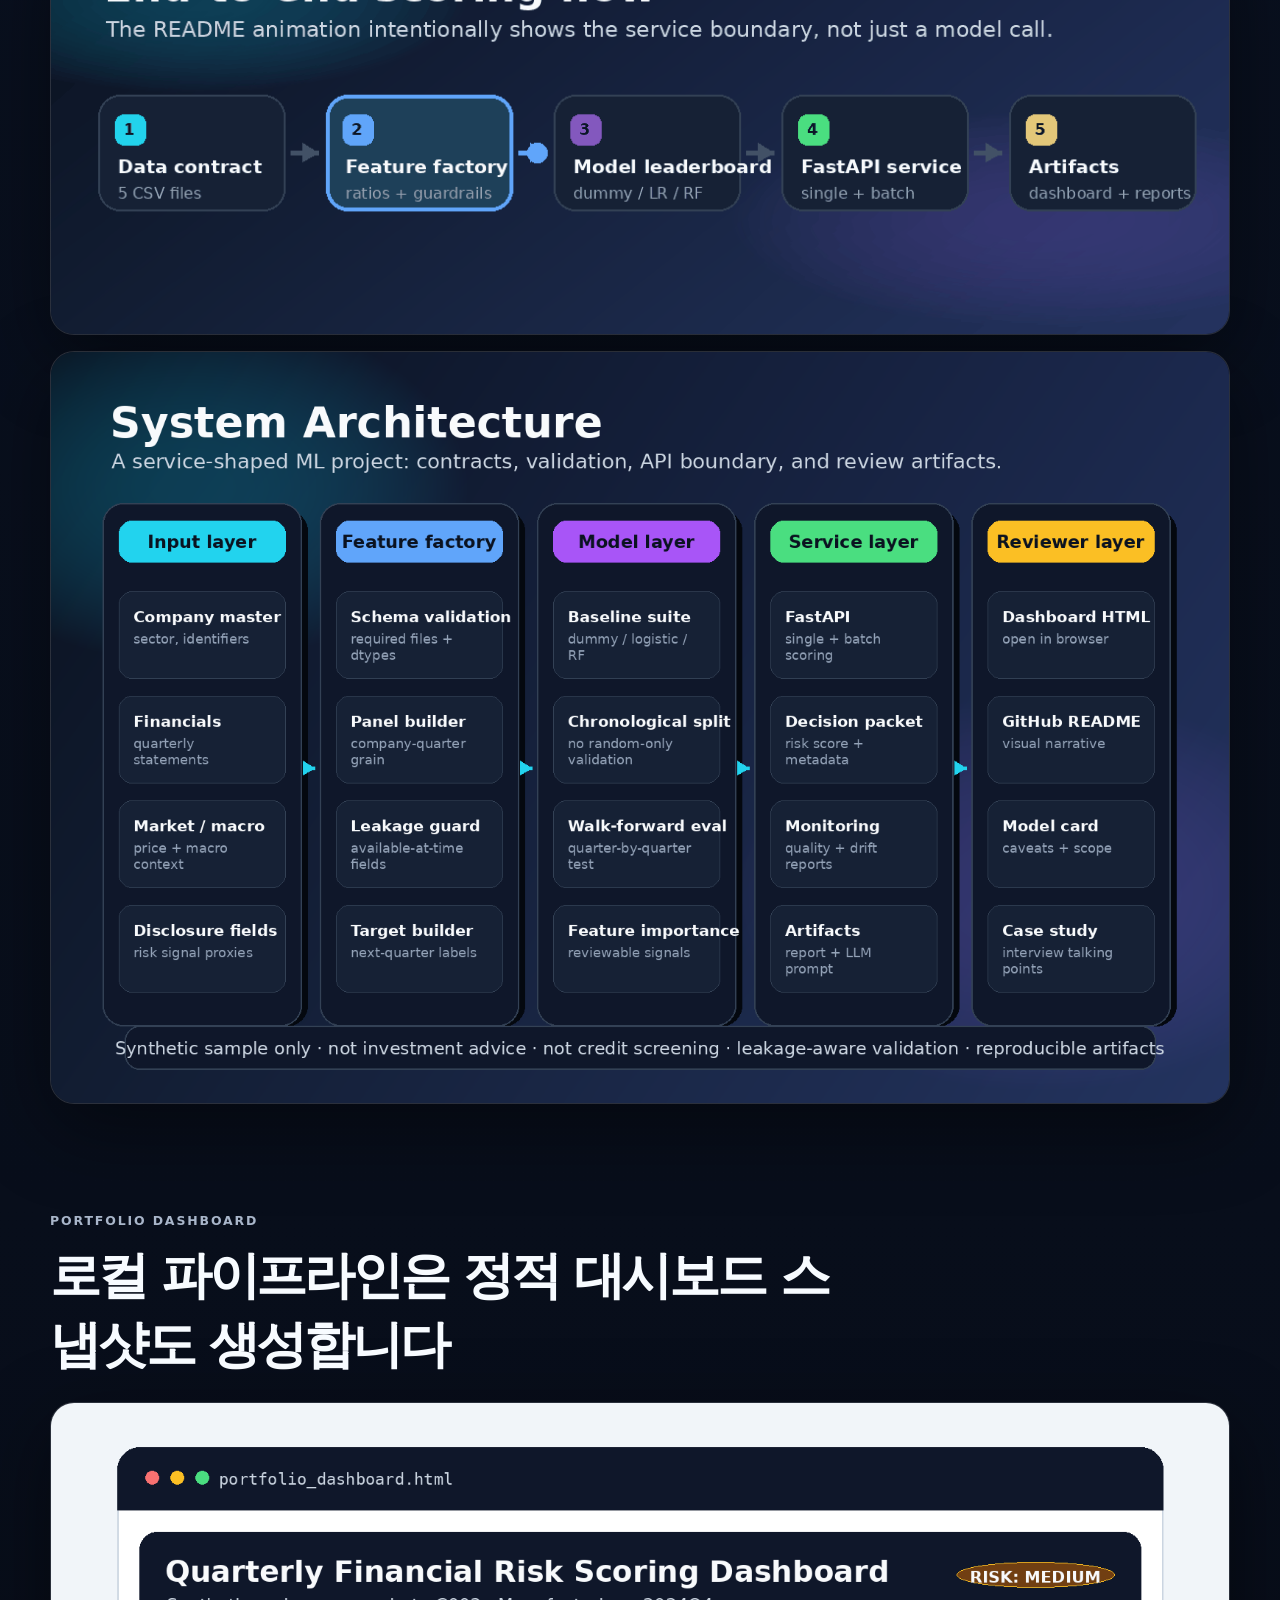
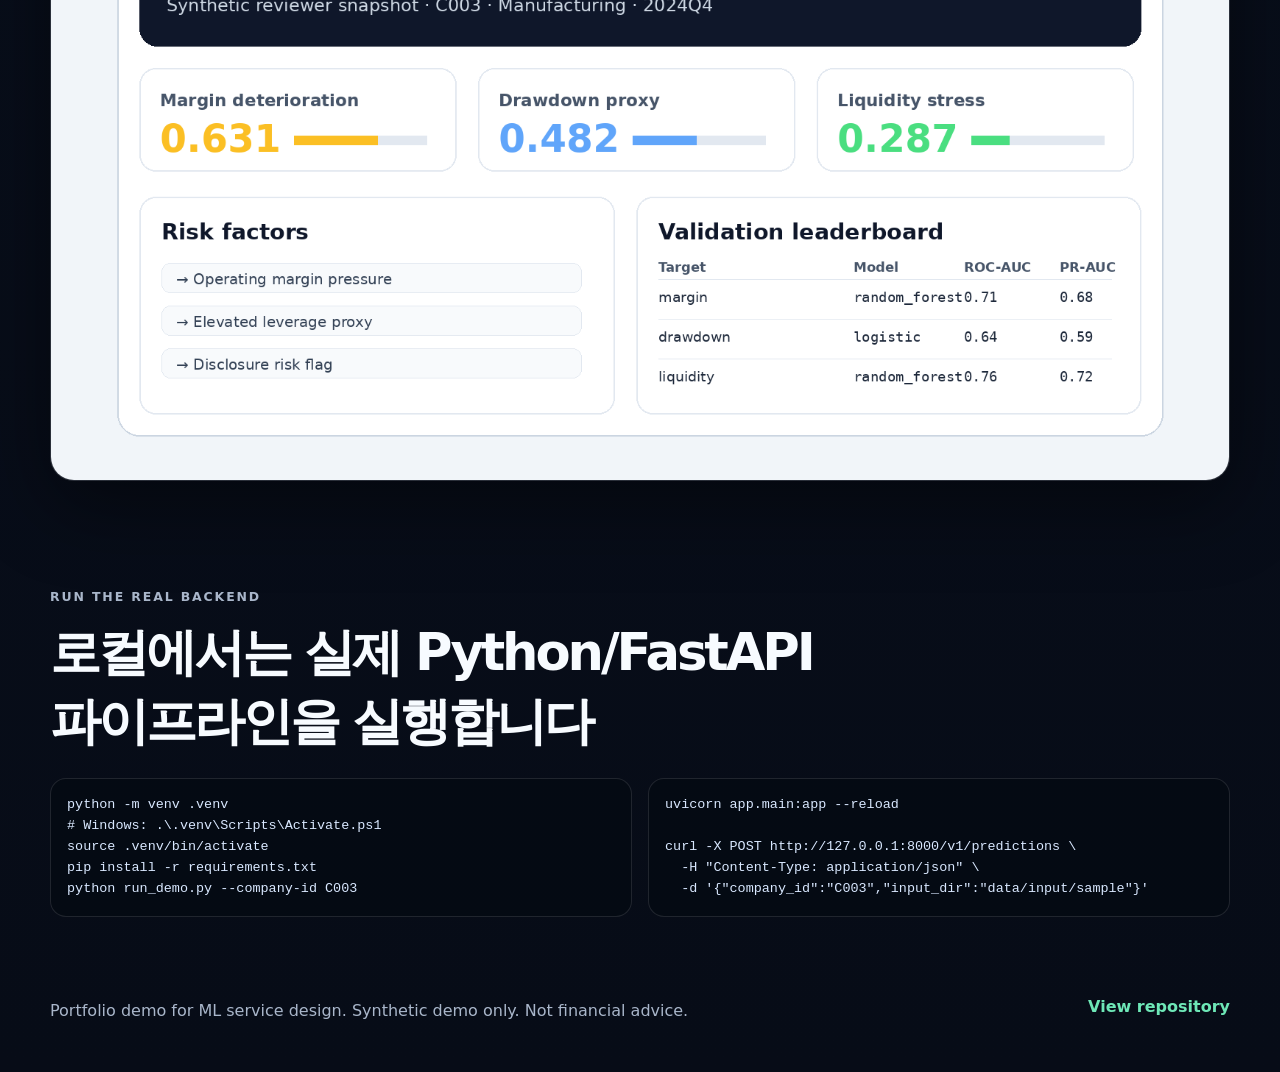
==== commit 6395e40d: "Add legal disclaimer warning to GitHub Pages demo" ====
--- a/site/index.html
+++ b/site/index.html
@@ -3,106 +3,163 @@
 <head>
   <meta charset="utf-8" />
   <meta name="viewport" content="width=device-width, initial-scale=1" />
-  <title>Quarterly Financial Risk Scoring Service</title>
-  <meta name="description" content="Browser demo for a portfolio-grade financial risk scoring service with FastAPI, validation, monitoring, and dashboard artifacts." />
-  <meta property="og:title" content="Quarterly Financial Risk Scoring Service" />
-  <meta property="og:description" content="Try a static browser demo of a leakage-aware financial ML service portfolio project." />
+  <title>Quarterly Financial Risk Scoring Live Lab</title>
+  <meta name="description" content="Try a browser-only financial risk scoring lab: change company metrics, run scenarios, compare companies, paste CSV, and download a decision packet." />
+  <meta property="og:title" content="Quarterly Financial Risk Scoring Live Lab" />
+  <meta property="og:description" content="Interactive GitHub Pages demo for a portfolio-grade financial ML service project." />
   <meta property="og:image" content="assets/github_social_preview.png" />
-  <meta name="theme-color" content="#0b1020" />
-  <link rel="icon" href="data:image/svg+xml,%3Csvg xmlns='http://www.w3.org/2000/svg' viewBox='0 0 64 64'%3E%3Crect width='64' height='64' rx='14' fill='%230b1020'/%3E%3Cpath d='M14 42h36M18 36l8-9 7 6 11-16' stroke='%236ee7b7' stroke-width='5' stroke-linecap='round' stroke-linejoin='round' fill='none'/%3E%3C/svg%3E" />
+  <meta name="theme-color" content="#08111f" />
+  <link rel="icon" href="data:image/svg+xml,%3Csvg xmlns='http://www.w3.org/2000/svg' viewBox='0 0 64 64'%3E%3Crect width='64' height='64' rx='14' fill='%2308111f'/%3E%3Cpath d='M12 43h40M18 36l8-11 8 6 12-17' stroke='%236ee7b7' stroke-width='5' stroke-linecap='round' stroke-linejoin='round' fill='none'/%3E%3C/svg%3E" />
   <link rel="stylesheet" href="styles.css" />
 </head>
 <body>
   <header class="topbar">
     <a class="brand" href="#top" aria-label="Go to top">
       <span class="brand-mark">QF</span>
-      <span>Financial Risk Scoring</span>
+      <span>Risk Scoring Live Lab</span>
     </a>
     <nav aria-label="Primary navigation">
-      <a href="#demo">Try demo</a>
-      <a href="#architecture">Architecture</a>
+      <a href="#lab">Try it</a>
+      <a href="#batch">Batch</a>
+      <a href="#csv">CSV</a>
       <a href="#api">API</a>
+      <a href="evidence.html">Evidence</a>
       <a href="#run">Run locally</a>
     </nav>
   </header>
 
   <main id="top">
+
+    <section class="legal-warning section-shell" role="alert" aria-label="법적 면책 고지">
+      <div class="legal-title"><span aria-hidden="true">⚠</span><strong>중요 고지 / Legal Disclaimer</strong></div>
+      <p>
+        이 사이트는 실제 금융 서비스가 아닌 <strong>포트폴리오·교육·참고용 데모</strong>입니다.
+        모든 데이터, 점수, 설명, JSON, CSV 결과는 synthetic/sample 또는 브라우저 계산 예시이며
+        투자·대출·신용평가·기업평가·법률·회계·세무 자문으로 사용할 수 없습니다.
+      </p>
+      <p>
+        본 사이트 출력물이나 사용자가 입력한 데이터를 근거로 발생하는 투자 손실, 거래 판단, 분쟁,
+        법적 문제 등에 대해 제작자는 법령상 허용되는 범위 내에서 책임을 지지 않습니다.
+        실제 의사결정은 반드시 공식 자료와 전문가 검토를 거치세요.
+      </p>
+    </section>
     <section class="hero section-shell">
       <div class="hero-copy">
-        <p class="eyebrow">GitHub Pages interactive portfolio demo</p>
-        <h1>Quarterly Financial Risk Scoring Service</h1>
+        <p class="eyebrow">GitHub Pages · browser-only live demo</p>
+        <h1>Click, tweak, score, export.</h1>
         <p class="hero-lead">
-          분기 재무·시장·공시 데이터를 받아 다음 분기 재무 악화 리스크 신호를 산출하는
-          <strong>서비스형 ML 포트폴리오</strong>입니다. 브라우저 데모는 정적 사이트에서 바로 실행됩니다.
+          설치 없이 바로 체험하는 금융 리스크 스코어링 포트폴리오 데모입니다.
+          샘플 회사를 고르고 지표를 바꾸면 <strong>decision packet</strong>, 설명, 배치 비교, CSV 결과가 즉시 생성됩니다.
         </p>
         <div class="hero-actions">
-          <a class="button primary" href="#demo">브라우저에서 바로 해보기</a>
-          <a class="button ghost" href="#run">백엔드 실행 방법</a>
-        </div>
-        <div class="trust-row" aria-label="Project highlights">
-          <span>FastAPI</span>
-          <span>Walk-forward validation</span>
-          <span>Monitoring artifacts</span>
-          <span>Dashboard snapshot</span>
-        </div>
+          <a class="button primary" href="#lab">지금 바로 해보기</a>
+          <a class="button ghost" href="#csv">내 CSV 붙여넣기</a>
+          <a class="button ghost" href="evidence.html">데이터 근거 보기</a>
+        </div>
+        <div class="step-strip" aria-label="Demo steps">
+          <span><b>1</b> 회사 선택</span>
+          <span><b>2</b> 시나리오 적용</span>
+          <span><b>3</b> JSON/CSV 다운로드</span>
+        </div>
+        <p class="scope-note">Synthetic example only. Not investment, lending, credit-screening, or real corporate-rating advice.</p>
       </div>
       <div class="hero-card" aria-label="Project visual preview">
         <img src="assets/github_hero.png" alt="Financial risk scoring project hero image" />
-      </div>
-    </section>
-
-    <section class="section-shell note-grid" aria-label="Scope notes">
+        <div class="hero-card-overlay">
+          <span>Live risk packet</span>
+          <strong id="heroRiskPreview">0%</strong>
+        </div>
+      </div>
+    </section>
+
+    <section class="section-shell note-grid" aria-label="Why this is interactive">
       <article>
-        <h2>이 사이트의 역할</h2>
-        <p>
-          GitHub Pages는 서버를 띄울 수 없는 정적 호스팅입니다. 그래서 이 페이지는 누구나 바로 만져볼 수 있는
-          <strong>in-browser scoring simulator</strong>로 만들었습니다. 실제 Python/FastAPI 파이프라인은 저장소에서 실행합니다.
-        </p>
+        <h2>리뷰어가 직접 해볼 수 있음</h2>
+        <p>슬라이더, 프리셋 시나리오, 배치 비교, CSV 붙여넣기, JSON 복사/다운로드까지 전부 브라우저에서 동작합니다.</p>
       </article>
       <article>
-        <h2>안전한 포지셔닝</h2>
+        <h2>정직한 구조</h2>
+        <p>GitHub Pages는 정적 사이트라 Python/FastAPI를 직접 실행하지 않습니다. 여기서는 설명 가능한 JS simulator를 쓰고, 실제 파이프라인은 저장소의 FastAPI에서 실행합니다.</p>
+      </article>
+      <article>
+        <h2>포트폴리오 목적</h2>
+        <p>논문식 성능 주장이 아니라 데이터 계약, 누수 방지, API, 모니터링, 리포트 산출물까지 연결하는 서비스형 ML 감각을 보여줍니다.</p>
+      </article>
+    </section>
+
+    <section class="section-shell evidence-callout" aria-label="Data evidence callout">
+      <div class="section-heading">
+        <p class="eyebrow">Evidence pack</p>
+        <h2>“과거자료와 입력 데이터는 뭘로 검증하나요?”에 대한 답도 준비했습니다</h2>
         <p>
-          이 데모는 synthetic example과 설명 가능한 휴리스틱을 사용합니다. 투자 조언, 대출 판단, 신용평가,
-          실제 기업 등급 산정 용도가 아닙니다.
+          현재 데모는 synthetic sample이지만, 실데이터 확장 시 OpenDART/DART, KRX, ECOS/KOSIS 같은 공식 자료로 매핑하고,
+          Altman/Ohlson-style financial distress baseline, point-in-time validation, walk-forward backtest로 검증하도록 설계했습니다.
         </p>
-      </article>
-    </section>
-
-    <section id="demo" class="section-shell demo-section">
-      <div class="section-heading">
-        <p class="eyebrow">Interactive static demo</p>
-        <h2>회사 프로필을 고르면 리스크 패킷이 바로 생성됩니다</h2>
-        <p>
-          아래 입력값을 바꾸면 margin deterioration, market drawdown proxy, liquidity stress, health score가 즉시 다시 계산됩니다.
-        </p>
-      </div>
-
-      <div class="demo-grid">
-        <form class="control-panel" aria-label="Risk scoring controls">
+      </div>
+      <div class="api-grid">
+        <article>
+          <h3>Official data mapping</h3>
+          <p>재무제표·공시·시장자료·거시지표를 각각 공식 데이터 소스에 연결합니다.</p>
+        </article>
+        <article>
+          <h3>Literature baseline</h3>
+          <p>Altman, Ohlson, Fama-French, default forecasting literature를 baseline 설명 근거로 둡니다.</p>
+        </article>
+        <article>
+          <h3>Leakage-aware validation</h3>
+          <p>공시일과 예측일을 분리하고 시간 기준 walk-forward 검증으로 과거자료 테스트를 설계합니다.</p>
+        </article>
+      </div>
+      <div class="hero-actions" style="margin-top: 1.25rem;">
+        <a class="button primary" href="evidence.html">데이터 검증 근거 페이지 열기</a>
+      </div>
+    </section>
+
+    <section id="lab" class="section-shell lab-section">
+      <div class="section-heading">
+        <p class="eyebrow">Live company lab</p>
+        <h2>재무 지표를 바꾸면 리스크 패킷이 바로 바뀝니다</h2>
+        <p>아래 값은 synthetic sample입니다. 수치 조작 → 스코어 재계산 → 설명 생성 → JSON export 흐름을 즉시 확인할 수 있습니다.</p>
+      </div>
+
+      <div class="lab-layout">
+        <aside class="control-panel" aria-label="Company scoring controls">
           <label class="field full">
             <span>Sample company</span>
             <select id="companySelect"></select>
           </label>
 
+          <div class="scenario-panel full">
+            <span class="mini-label">Scenario presets</span>
+            <div class="chip-row" id="scenarioButtons">
+              <button class="chip active" type="button" data-scenario="baseline">Baseline</button>
+              <button class="chip" type="button" data-scenario="growth">Growth upside</button>
+              <button class="chip" type="button" data-scenario="marginShock">Margin shock</button>
+              <button class="chip" type="button" data-scenario="liquidityCrunch">Liquidity crunch</button>
+              <button class="chip" type="button" data-scenario="marketStress">Market stress</button>
+              <button class="chip" type="button" data-scenario="eventShock">Disclosure event</button>
+            </div>
+          </div>
+
           <label class="field">
             <span>Operating margin <output id="operatingMarginOut"></output></span>
-            <input id="operatingMargin" type="range" min="-0.08" max="0.28" step="0.005" />
+            <input id="operatingMargin" type="range" min="-0.10" max="0.30" step="0.005" />
           </label>
           <label class="field">
             <span>Revenue growth QoQ <output id="revenueGrowthOut"></output></span>
-            <input id="revenueGrowth" type="range" min="-0.20" max="0.25" step="0.005" />
+            <input id="revenueGrowth" type="range" min="-0.25" max="0.28" step="0.005" />
           </label>
           <label class="field">
             <span>Debt ratio <output id="debtRatioOut"></output></span>
-            <input id="debtRatio" type="range" min="0.05" max="0.92" step="0.005" />
+            <input id="debtRatio" type="range" min="0.05" max="0.96" step="0.005" />
           </label>
           <label class="field">
             <span>Current ratio <output id="currentRatioOut"></output></span>
-            <input id="currentRatio" type="range" min="0.50" max="3.50" step="0.05" />
+            <input id="currentRatio" type="range" min="0.40" max="3.80" step="0.05" />
           </label>
           <label class="field">
             <span>Volatility 3M <output id="volatilityOut"></output></span>
-            <input id="volatility" type="range" min="0.05" max="0.75" step="0.005" />
+            <input id="volatility" type="range" min="0.04" max="0.85" step="0.005" />
           </label>
           <label class="field">
             <span>Disclosure risk <output id="disclosureRiskOut"></output></span>
@@ -110,14 +167,15 @@
           </label>
           <label class="field checkbox-field full">
             <input id="majorEvent" type="checkbox" />
-            <span>Major event flag</span>
+            <span>Major event flag requiring human review</span>
           </label>
 
           <div class="control-actions full">
             <button id="resetButton" class="button ghost dark" type="button">샘플값으로 리셋</button>
-            <button id="downloadButton" class="button primary" type="button">Decision packet 다운로드</button>
-          </div>
-        </form>
+            <button id="randomizeButton" class="button ghost dark" type="button">랜덤 회사 만들기</button>
+            <button id="downloadButton" class="button primary" type="button">JSON 다운로드</button>
+          </div>
+        </aside>
 
         <section class="result-panel" aria-live="polite">
           <div class="risk-summary">
@@ -152,19 +210,123 @@
             </article>
           </div>
 
-          <details class="json-card">
+          <div class="explain-card">
+            <div class="card-title-row">
+              <h4>Feature contribution preview</h4>
+              <span class="pill">explainable heuristic</span>
+            </div>
+            <div id="contributionList" class="contribution-list"></div>
+          </div>
+
+          <details class="json-card" open>
             <summary>Generated decision packet JSON</summary>
             <pre id="decisionJson"></pre>
-            <button id="copyJsonButton" class="button ghost dark" type="button">JSON 복사</button>
+            <div class="json-actions">
+              <button id="copyJsonButton" class="button ghost dark" type="button">JSON 복사</button>
+              <button id="copyCurlButton" class="button ghost dark" type="button">cURL 예시 복사</button>
+            </div>
           </details>
         </section>
       </div>
     </section>
 
-    <section id="architecture" class="section-shell visual-section">
+    <section id="batch" class="section-shell batch-section">
+      <div class="section-heading">
+        <p class="eyebrow">Batch scoring</p>
+        <h2>여러 회사를 한 번에 비교해볼 수 있습니다</h2>
+        <p>포트폴리오 리뷰어가 “서비스라면 batch도 되나?”라고 볼 때 바로 보여주는 영역입니다.</p>
+      </div>
+      <div class="batch-card">
+        <div class="batch-controls">
+          <div id="batchCompanyChecks" class="check-grid"></div>
+          <button id="runBatchButton" class="button primary" type="button">선택 회사 batch scoring</button>
+          <button id="downloadBatchCsvButton" class="button ghost dark" type="button">결과 CSV 다운로드</button>
+        </div>
+        <div class="table-wrap">
+          <table id="batchTable">
+            <thead>
+              <tr>
+                <th>Rank</th><th>Company</th><th>Sector</th><th>Risk level</th><th>Overall</th><th>Margin</th><th>Market</th><th>Liquidity</th><th>Main factor</th>
+              </tr>
+            </thead>
+            <tbody></tbody>
+          </table>
+        </div>
+      </div>
+    </section>
+
+    <section id="csv" class="section-shell csv-section">
+      <div class="section-heading">
+        <p class="eyebrow">Bring your own sample</p>
+        <h2>CSV를 붙여넣거나 업로드해서 브라우저에서 바로 스코어링</h2>
+        <p>서버 전송 없이 현재 브라우저 안에서만 파싱합니다. 공개 페이지라 실제 기업 민감 데이터는 넣지 않는 게 안전합니다.</p>
+
+        <div class="legal-warning compact-warning" role="note" aria-label="CSV 입력 주의사항">
+          <div class="legal-title"><span aria-hidden="true">⚠</span><strong>CSV 입력 주의</strong></div>
+          <p>공개 GitHub Pages 데모입니다. 실제 기업의 미공개정보, 개인정보, 영업비밀, 계정정보, 민감한 재무자료는 입력하지 마세요.</p>
+        </div>
+      </div>
+      <div class="csv-grid">
+        <div class="csv-card">
+          <div class="csv-actions">
+            <button id="loadCsvExampleButton" class="button ghost dark" type="button">예시 CSV 넣기</button>
+            <label class="file-button button ghost dark">
+              CSV 파일 선택
+              <input id="csvFileInput" type="file" accept=".csv,text/csv" />
+            </label>
+            <button id="scoreCsvButton" class="button primary" type="button">CSV score</button>
+          </div>
+          <textarea id="csvInput" spellcheck="false" aria-label="CSV input"></textarea>
+        </div>
+        <div class="csv-card">
+          <div class="card-title-row">
+            <h3>CSV result</h3>
+            <button id="downloadCsvResultButton" class="button ghost dark" type="button">결과 CSV 다운로드</button>
+          </div>
+          <div class="table-wrap compact">
+            <table id="csvResultTable">
+              <thead><tr><th>Company</th><th>Risk</th><th>Overall</th><th>Top factor</th></tr></thead>
+              <tbody></tbody>
+            </table>
+          </div>
+          <p id="csvStatus" class="muted"></p>
+        </div>
+      </div>
+    </section>
+
+    <section id="api" class="section-shell api-section">
+      <div class="section-heading">
+        <p class="eyebrow">API preview</p>
+        <h2>프론트 체험과 FastAPI 백엔드의 경계를 명확히 보여줍니다</h2>
+        <p>아래 request/response mock은 현재 브라우저 입력값에서 생성됩니다. 실제 실행은 저장소의 FastAPI에서 합니다.</p>
+      </div>
+      <div class="api-grid">
+        <article>
+          <h3>GitHub Pages demo</h3>
+          <p>정적 JS simulator. 설치 없이 제품 감각을 보여주기 위한 공개 체험판입니다.</p>
+          <code>site/index.html + site/app.js</code>
+        </article>
+        <article>
+          <h3>FastAPI service</h3>
+          <p>CSV validation, feature engineering, model leaderboard, report artifact 생성을 담당합니다.</p>
+          <code>app/main.py</code>
+        </article>
+        <article>
+          <h3>Decision artifacts</h3>
+          <p>decision packet, risk report, monitoring report, dashboard snapshot, LLM prompt packet을 생성합니다.</p>
+          <code>artifacts/requests/*</code>
+        </article>
+      </div>
+      <div class="code-grid">
+        <pre class="code-block"><code id="apiRequestCode"></code></pre>
+        <pre class="code-block"><code id="apiResponseCode"></code></pre>
+      </div>
+    </section>
+
+    <section class="section-shell visual-section">
       <div class="section-heading">
         <p class="eyebrow">Pipeline and architecture</p>
-        <h2>GitHub README에서 보이는 흐름을 사이트에서도 이어갑니다</h2>
+        <h2>움직이는 파이프라인 + 아키텍처 그림</h2>
       </div>
       <img class="wide-visual" src="assets/pipeline_flow.gif" alt="Animated pipeline flow" />
       <img class="wide-visual" src="assets/architecture_diagram.png" alt="System architecture diagram" />
@@ -174,60 +336,36 @@
       <div class="section-heading">
         <p class="eyebrow">Portfolio dashboard</p>
         <h2>로컬 파이프라인은 정적 대시보드 스냅샷도 생성합니다</h2>
-        <p>브라우저 데모는 즉석 simulator이고, 실제 Python 파이프라인은 아래와 같은 dashboard artifact를 만듭니다.</p>
       </div>
       <img class="wide-visual" src="assets/dashboard_preview.png" alt="Dashboard preview" />
     </section>
 
-    <section id="api" class="section-shell api-section">
-      <div class="section-heading">
-        <p class="eyebrow">API surface</p>
-        <h2>정적 사이트 + FastAPI 백엔드 구조</h2>
-        <p>GitHub Pages는 프론트 체험용, FastAPI는 실제 파이프라인 실행용입니다.</p>
-      </div>
-      <div class="api-grid">
-        <article>
-          <h3>Static demo</h3>
-          <p>서버 없이 브라우저에서 계산합니다. 채용자나 리뷰어가 설치 없이 프로젝트 감을 볼 수 있습니다.</p>
-          <code>site/index.html</code>
-        </article>
-        <article>
-          <h3>Backend API</h3>
-          <p>실제 CSV 입력, feature engineering, model leaderboard, report artifact 생성은 FastAPI에서 처리합니다.</p>
-          <code>app/main.py</code>
-        </article>
-        <article>
-          <h3>Reviewer artifacts</h3>
-          <p>decision packet, monitoring report, dashboard snapshot, LLM prompt packet을 생성합니다.</p>
-          <code>artifacts/requests/*</code>
-        </article>
-      </div>
-      <pre class="code-block"><code>curl -X POST http://127.0.0.1:8000/v1/predictions \
-  -H "Content-Type: application/json" \
-  -d '{"company_id":"C003","input_dir":"data/input/sample"}'</code></pre>
-    </section>
-
     <section id="run" class="section-shell run-section">
       <div class="section-heading">
-        <p class="eyebrow">Run the full project</p>
+        <p class="eyebrow">Run the real backend</p>
         <h2>로컬에서는 실제 Python/FastAPI 파이프라인을 실행합니다</h2>
       </div>
       <div class="terminal-grid">
         <pre class="code-block"><code>python -m venv .venv
+# Windows: .\.venv\Scripts\Activate.ps1
 source .venv/bin/activate
 pip install -r requirements.txt
 python run_demo.py --company-id C003</code></pre>
         <pre class="code-block"><code>uvicorn app.main:app --reload
-# Open API docs:
-# http://127.0.0.1:8000/docs</code></pre>
+
+curl -X POST http://127.0.0.1:8000/v1/predictions \
+  -H "Content-Type: application/json" \
+  -d '{"company_id":"C003","input_dir":"data/input/sample"}'</code></pre>
       </div>
     </section>
   </main>
 
-  <footer class="footer">
-    <p>Built as a portfolio-grade ML engineering showcase. Synthetic example only; not financial advice.</p>
+  <footer class="footer section-shell">
+    <p>Portfolio demo for ML service design. Synthetic demo only. Not financial advice.</p>
+    <a href="https://github.com/jcicaaa3-cloud/financial-future-prediction-service">View repository</a>
   </footer>
 
+  <div id="toast" class="toast" role="status" aria-live="polite"></div>
   <script src="app.js"></script>
 </body>
 </html>
--- a/site/styles.css
+++ b/site/styles.css
@@ -1,16 +1,19 @@
 :root {
   color-scheme: dark;
-  --bg: #080d1a;
-  --panel: rgba(16, 24, 45, 0.82);
-  --panel-strong: #121b33;
+  --bg: #08111f;
+  --bg-2: #0b1427;
+  --panel: rgba(17, 26, 49, 0.82);
+  --panel-strong: #121d36;
+  --panel-soft: rgba(255, 255, 255, 0.045);
   --text: #f7fbff;
-  --muted: #a7b4c9;
-  --line: rgba(255, 255, 255, 0.10);
+  --muted: #a9b6ca;
+  --line: rgba(255, 255, 255, 0.11);
   --accent: #6ee7b7;
   --accent-2: #8ab4ff;
   --warn: #fbbf24;
   --danger: #fb7185;
-  --shadow: 0 24px 70px rgba(0, 0, 0, 0.42);
+  --good: #34d399;
+  --shadow: 0 24px 80px rgba(0, 0, 0, 0.44);
   --radius: 24px;
   font-family: Inter, ui-sans-serif, system-ui, -apple-system, BlinkMacSystemFont, "Segoe UI", sans-serif;
 }
@@ -20,34 +23,36 @@
 body {
   margin: 0;
   background:
-    radial-gradient(circle at 12% 10%, rgba(110, 231, 183, 0.16), transparent 34rem),
-    radial-gradient(circle at 86% 20%, rgba(138, 180, 255, 0.15), transparent 30rem),
-    linear-gradient(180deg, #080d1a 0%, #0d1324 48%, #090d18 100%);
+    radial-gradient(circle at 8% 7%, rgba(110, 231, 183, 0.16), transparent 31rem),
+    radial-gradient(circle at 88% 12%, rgba(138, 180, 255, 0.16), transparent 34rem),
+    radial-gradient(circle at 56% 62%, rgba(251, 191, 36, 0.08), transparent 38rem),
+    linear-gradient(180deg, var(--bg) 0%, var(--bg-2) 52%, #070c17 100%);
   color: var(--text);
 }
 
 a { color: inherit; text-decoration: none; }
 img { display: block; max-width: 100%; }
+button, input, select, textarea { font: inherit; }
 
 .topbar {
   position: sticky;
   top: 0;
-  z-index: 20;
+  z-index: 30;
   display: flex;
   align-items: center;
   justify-content: space-between;
   gap: 1rem;
-  padding: 0.9rem clamp(1rem, 4vw, 3rem);
+  padding: 0.86rem clamp(1rem, 4vw, 3rem);
   backdrop-filter: blur(18px);
-  background: rgba(8, 13, 26, 0.78);
+  background: rgba(8, 17, 31, 0.78);
   border-bottom: 1px solid var(--line);
 }
 .brand {
   display: flex;
   align-items: center;
   gap: 0.75rem;
-  font-weight: 800;
-  letter-spacing: -0.02em;
+  font-weight: 850;
+  letter-spacing: -0.03em;
 }
 .brand-mark {
   display: grid;
@@ -56,93 +61,110 @@
   height: 2.35rem;
   border-radius: 0.85rem;
   background: linear-gradient(135deg, var(--accent), var(--accent-2));
-  color: #071120;
-  box-shadow: 0 0 34px rgba(110, 231, 183, 0.24);
+  color: #06101d;
+  box-shadow: 0 0 34px rgba(110, 231, 183, 0.28);
 }
 nav { display: flex; gap: 1rem; color: var(--muted); font-size: 0.95rem; }
 nav a:hover { color: var(--text); }
 
-.section-shell {
-  width: min(1160px, calc(100% - 2rem));
-  margin: 0 auto;
-}
+.section-shell { width: min(1180px, calc(100% - 2rem)); margin: 0 auto; }
 .hero {
   display: grid;
-  grid-template-columns: minmax(0, 0.92fr) minmax(320px, 1.08fr);
+  grid-template-columns: minmax(0, 0.95fr) minmax(320px, 1.05fr);
   gap: 2rem;
   align-items: center;
-  padding: 5.5rem 0 3rem;
+  padding: 5.2rem 0 3rem;
 }
 .eyebrow {
-  margin: 0 0 0.7rem;
+  margin: 0 0 0.68rem;
   color: var(--accent);
   font-size: 0.78rem;
-  font-weight: 800;
+  font-weight: 850;
   letter-spacing: 0.15em;
   text-transform: uppercase;
 }
 h1, h2, h3, h4, p { margin-top: 0; }
 h1 {
-  font-size: clamp(2.8rem, 7vw, 5.8rem);
-  line-height: 0.92;
-  letter-spacing: -0.08em;
+  font-size: clamp(3rem, 8vw, 6.7rem);
+  line-height: 0.88;
+  letter-spacing: -0.09em;
   margin-bottom: 1.1rem;
 }
-h2 { font-size: clamp(1.8rem, 4vw, 3.25rem); letter-spacing: -0.05em; margin-bottom: 0.75rem; }
-h3 { font-size: 1.35rem; margin-bottom: 0.35rem; }
+h2 { font-size: clamp(1.8rem, 4vw, 3.35rem); letter-spacing: -0.06em; margin-bottom: 0.7rem; }
+h3 { font-size: 1.35rem; margin-bottom: 0.32rem; letter-spacing: -0.035em; }
 h4 { margin-bottom: 0.45rem; }
-.hero-lead, .section-heading p, .note-grid p, .api-grid p, .score-copy p, .footer p {
+.hero-lead, .section-heading p, .note-grid p, .api-grid p, .score-copy p, .footer p, .muted, .scope-note {
   color: var(--muted);
   line-height: 1.72;
 }
-.hero-lead { font-size: 1.12rem; max-width: 55rem; }
+.hero-lead { font-size: 1.13rem; max-width: 55rem; }
 .hero-actions { display: flex; flex-wrap: wrap; gap: 0.8rem; margin: 1.6rem 0; }
 .button {
   border: 0;
   border-radius: 999px;
-  padding: 0.85rem 1.15rem;
-  font-weight: 800;
+  padding: 0.84rem 1.12rem;
+  font-weight: 850;
   cursor: pointer;
   display: inline-flex;
   align-items: center;
   justify-content: center;
-  transition: transform 160ms ease, border-color 160ms ease, background 160ms ease;
+  transition: transform 160ms ease, border-color 160ms ease, background 160ms ease, opacity 160ms ease;
+  white-space: nowrap;
 }
 .button:hover { transform: translateY(-1px); }
-.button.primary { background: linear-gradient(135deg, var(--accent), var(--accent-2)); color: #071120; }
-.button.ghost { border: 1px solid var(--line); background: rgba(255, 255, 255, 0.04); }
+.button.primary { background: linear-gradient(135deg, var(--accent), var(--accent-2)); color: #06101d; }
+.button.ghost { border: 1px solid var(--line); background: rgba(255, 255, 255, 0.045); }
 .button.dark { color: var(--text); }
-.trust-row { display: flex; flex-wrap: wrap; gap: 0.55rem; }
-.trust-row span {
-  border: 1px solid var(--line);
-  background: rgba(255, 255, 255, 0.04);
-  padding: 0.45rem 0.65rem;
-  border-radius: 999px;
-  color: #d7e1f4;
-  font-size: 0.82rem;
-}
-.hero-card, .control-panel, .result-panel, .note-grid article, .api-grid article, .json-card {
-  background: linear-gradient(180deg, rgba(255,255,255,0.08), rgba(255,255,255,0.035));
+.button:disabled { opacity: 0.55; cursor: not-allowed; transform: none; }
+.step-strip { display: flex; flex-wrap: wrap; gap: 0.55rem; margin: 1rem 0 1.1rem; }
+.step-strip span, .pill, .trust-pill {
+  border: 1px solid var(--line);
+  background: rgba(255, 255, 255, 0.05);
+  padding: 0.46rem 0.66rem;
+  border-radius: 999px;
+  color: #d9e6f7;
+  font-size: 0.83rem;
+}
+.step-strip b { color: var(--accent); margin-right: 0.35rem; }
+.scope-note { font-size: 0.9rem; }
+
+.hero-card, .control-panel, .result-panel, .note-grid article, .api-grid article, .json-card, .batch-card, .csv-card, .explain-card {
+  background: linear-gradient(180deg, rgba(255,255,255,0.082), rgba(255,255,255,0.035));
   border: 1px solid var(--line);
   box-shadow: var(--shadow);
 }
-.hero-card { border-radius: var(--radius); overflow: hidden; }
-.hero-card img { aspect-ratio: 16 / 8.2; object-fit: cover; }
+.hero-card { border-radius: var(--radius); overflow: hidden; position: relative; }
+.hero-card img { aspect-ratio: 16 / 9; object-fit: cover; width: 100%; }
+.hero-card-overlay {
+  position: absolute;
+  right: 1rem;
+  bottom: 1rem;
+  display: grid;
+  gap: 0.2rem;
+  min-width: 9.5rem;
+  padding: 1rem;
+  border-radius: 1.1rem;
+  background: rgba(7, 13, 25, 0.78);
+  border: 1px solid var(--line);
+  backdrop-filter: blur(12px);
+}
+.hero-card-overlay span { color: var(--muted); font-size: 0.83rem; }
+.hero-card-overlay strong { font-size: 2.2rem; line-height: 1; }
 
 .note-grid {
   display: grid;
-  grid-template-columns: 1fr 1fr;
+  grid-template-columns: repeat(3, 1fr);
   gap: 1rem;
   padding: 2rem 0 1rem;
 }
 .note-grid article { padding: 1.35rem; border-radius: var(--radius); }
-.note-grid h2 { font-size: 1.35rem; letter-spacing: -0.03em; }
-
-.demo-section, .visual-section, .api-section, .run-section { padding: 4.5rem 0 1rem; }
-.section-heading { max-width: 780px; margin-bottom: 1.35rem; }
-.demo-grid {
-  display: grid;
-  grid-template-columns: minmax(300px, 0.82fr) minmax(360px, 1.18fr);
+.note-grid h2 { font-size: 1.28rem; letter-spacing: -0.04em; }
+
+.lab-section, .batch-section, .csv-section, .visual-section, .api-section, .run-section { padding: 4.6rem 0 1rem; }
+.section-heading { max-width: 820px; margin-bottom: 1.35rem; }
+.lab-layout {
+  display: grid;
+  grid-template-columns: minmax(310px, 0.82fr) minmax(380px, 1.18fr);
   gap: 1rem;
   align-items: start;
 }
@@ -156,94 +178,241 @@
 }
 .field { display: grid; gap: 0.55rem; }
 .field.full, .full { grid-column: 1 / -1; }
-.field span { color: #dbe7f7; font-weight: 750; font-size: 0.92rem; display: flex; justify-content: space-between; gap: 0.5rem; }
+.field span { color: #dbe7f7; font-weight: 780; font-size: 0.92rem; display: flex; justify-content: space-between; gap: 0.5rem; }
 .field output { color: var(--accent); }
-select, input[type="range"] { width: 100%; }
-select {
-  border: 1px solid var(--line);
-  border-radius: 14px;
-  padding: 0.85rem 0.9rem;
-  background: #0f172c;
+select, textarea {
+  width: 100%;
   color: var(--text);
-  font-weight: 750;
-}
-input[type="range"] { accent-color: var(--accent); }
-.checkbox-field { display: flex; align-items: center; flex-direction: row; gap: 0.65rem; }
-.checkbox-field span { display: inline; }
+  background: rgba(7, 13, 25, 0.66);
+  border: 1px solid var(--line);
+  border-radius: 0.95rem;
+  padding: 0.8rem 0.85rem;
+  outline: none;
+}
+textarea { min-height: 18rem; resize: vertical; font-family: ui-monospace, SFMono-Regular, Menlo, Consolas, monospace; font-size: 0.84rem; line-height: 1.55; }
+input[type="range"] { width: 100%; accent-color: var(--accent); }
+.checkbox-field { display: flex; align-items: center; gap: 0.7rem; }
+.checkbox-field span { justify-content: flex-start; }
 .checkbox-field input { width: 1.1rem; height: 1.1rem; accent-color: var(--accent); }
-.control-actions { display: flex; flex-wrap: wrap; gap: 0.7rem; }
-
-.risk-summary { display: flex; justify-content: space-between; gap: 1rem; align-items: start; }
-.muted { color: var(--muted); }
+.scenario-panel { display: grid; gap: 0.7rem; }
+.mini-label { color: var(--muted); font-size: 0.84rem; font-weight: 850; text-transform: uppercase; letter-spacing: 0.08em; }
+.chip-row { display: flex; flex-wrap: wrap; gap: 0.5rem; }
+.chip {
+  border: 1px solid var(--line);
+  border-radius: 999px;
+  background: rgba(255,255,255,0.045);
+  color: #d8e4f5;
+  padding: 0.55rem 0.7rem;
+  cursor: pointer;
+  font-weight: 780;
+  font-size: 0.86rem;
+}
+.chip:hover, .chip.active { border-color: rgba(110, 231, 183, 0.64); background: rgba(110, 231, 183, 0.12); color: #effff9; }
+.control-actions { display: flex; flex-wrap: wrap; gap: 0.65rem; }
+
+.risk-summary { display: flex; align-items: flex-start; justify-content: space-between; gap: 1rem; margin-bottom: 1rem; }
 .risk-badge {
-  border-radius: 999px;
-  padding: 0.45rem 0.75rem;
-  background: rgba(110, 231, 183, 0.14);
-  color: var(--accent);
-  border: 1px solid rgba(110, 231, 183, 0.28);
+  padding: 0.48rem 0.76rem;
+  border-radius: 999px;
+  font-weight: 900;
   text-transform: uppercase;
-  font-weight: 900;
-  letter-spacing: 0.08em;
-  font-size: 0.78rem;
-  white-space: nowrap;
-}
-.risk-badge.medium { background: rgba(251, 191, 36, 0.14); color: var(--warn); border-color: rgba(251, 191, 36, 0.32); }
-.risk-badge.high { background: rgba(251, 113, 133, 0.14); color: var(--danger); border-color: rgba(251, 113, 133, 0.32); }
-.score-hero { display: grid; grid-template-columns: 150px 1fr; gap: 1.2rem; align-items: center; margin: 1.4rem 0; }
+  letter-spacing: 0.07em;
+  border: 1px solid var(--line);
+  color: var(--text);
+}
+.risk-badge.low { background: rgba(52, 211, 153, 0.16); border-color: rgba(52, 211, 153, 0.5); }
+.risk-badge.medium { background: rgba(251, 191, 36, 0.16); border-color: rgba(251, 191, 36, 0.5); }
+.risk-badge.high { background: rgba(251, 113, 133, 0.16); border-color: rgba(251, 113, 133, 0.5); }
+.score-hero { display: grid; grid-template-columns: 150px minmax(0, 1fr); gap: 1.2rem; align-items: center; padding: 1rem; border-radius: 1.3rem; background: rgba(255,255,255,0.035); border: 1px solid var(--line); }
 .gauge-ring {
   width: 140px;
   height: 140px;
-  border-radius: 50%;
+  border-radius: 999px;
   display: grid;
   place-items: center;
+  position: relative;
   background: conic-gradient(var(--accent) 0deg, rgba(255,255,255,0.08) 0deg);
-  position: relative;
 }
 .gauge-ring::after {
   content: "";
   position: absolute;
-  width: 104px;
-  height: 104px;
-  border-radius: 50%;
+  inset: 12px;
   background: var(--panel-strong);
-}
-.gauge-ring span { position: relative; z-index: 1; font-size: 1.6rem; font-weight: 950; }
-.bars { display: grid; gap: 0.75rem; }
-.bar-row { display: grid; gap: 0.35rem; }
-.bar-label { display: flex; justify-content: space-between; color: #dce7f7; font-size: 0.92rem; }
-.bar-track { height: 0.78rem; border-radius: 999px; overflow: hidden; background: rgba(255, 255, 255, 0.08); }
-.bar-fill { height: 100%; width: 0; border-radius: inherit; background: linear-gradient(90deg, var(--accent), var(--accent-2)); transition: width 220ms ease; }
-.insight-grid { display: grid; grid-template-columns: 1fr 1fr; gap: 1rem; margin: 1.25rem 0; }
-.insight-grid article { border: 1px solid var(--line); border-radius: 18px; padding: 1rem; background: rgba(255,255,255,0.035); }
-ul { margin: 0; padding-left: 1.1rem; color: var(--muted); line-height: 1.65; }
-.json-card { border-radius: 18px; padding: 0.9rem; }
-.json-card summary { cursor: pointer; font-weight: 850; }
+  border-radius: inherit;
+}
+.gauge-ring span { z-index: 1; font-size: 2rem; font-weight: 920; }
+.bars { display: grid; gap: 0.9rem; margin: 1.2rem 0; }
+.bar-label { display: flex; justify-content: space-between; gap: 1rem; color: #dce8f8; font-weight: 760; font-size: 0.92rem; margin-bottom: 0.4rem; }
+.bar-track { height: 0.78rem; background: rgba(255,255,255,0.08); border-radius: 999px; overflow: hidden; }
+.bar-fill { height: 100%; border-radius: inherit; background: linear-gradient(90deg, var(--accent), var(--accent-2)); }
+.insight-grid { display: grid; grid-template-columns: 1fr 1fr; gap: 1rem; }
+.insight-grid article { padding: 1rem; border: 1px solid var(--line); border-radius: 1.2rem; background: rgba(255,255,255,0.035); }
+ul { margin: 0; padding-left: 1.15rem; color: #dbe6f5; line-height: 1.65; }
+.explain-card, .json-card { margin-top: 1rem; padding: 1rem; border-radius: 1.2rem; }
+.card-title-row { display: flex; align-items: center; justify-content: space-between; gap: 1rem; margin-bottom: 0.75rem; }
+.card-title-row h3, .card-title-row h4 { margin: 0; }
+.contribution-list { display: grid; gap: 0.7rem; }
+.contribution-row { display: grid; gap: 0.35rem; }
+.contribution-row header { display: flex; justify-content: space-between; color: #dbe7f8; font-weight: 760; font-size: 0.9rem; }
+.contribution-track { height: 0.62rem; background: rgba(255,255,255,0.08); border-radius: 999px; overflow: hidden; }
+.contribution-fill { height: 100%; border-radius: inherit; background: linear-gradient(90deg, var(--warn), var(--danger)); }
+.json-card summary { cursor: pointer; font-weight: 850; margin-bottom: 0.8rem; }
 pre { white-space: pre-wrap; word-break: break-word; }
-#decisionJson { color: #d6e3f4; font-size: 0.82rem; max-height: 320px; overflow: auto; }
-
-.wide-visual { width: 100%; border-radius: var(--radius); border: 1px solid var(--line); box-shadow: var(--shadow); margin: 1rem 0; background: #101827; }
-.api-grid { display: grid; grid-template-columns: repeat(3, 1fr); gap: 1rem; }
-.api-grid article { border-radius: var(--radius); padding: 1.2rem; }
-code { color: #c4f5e2; }
-.code-block {
-  border: 1px solid var(--line);
-  border-radius: var(--radius);
-  padding: 1.15rem;
-  background: #050915;
-  color: #dce7f7;
+.json-card pre, .code-block {
+  margin: 0;
+  border: 1px solid var(--line);
+  background: rgba(5, 10, 19, 0.72);
+  color: #d9e8ff;
+  border-radius: 1rem;
+  padding: 1rem;
   overflow: auto;
+  font-family: ui-monospace, SFMono-Regular, Menlo, Consolas, monospace;
+  font-size: 0.84rem;
+  line-height: 1.55;
+}
+.json-actions { display: flex; flex-wrap: wrap; gap: 0.65rem; margin-top: 0.8rem; }
+
+.batch-card, .csv-card { border-radius: var(--radius); padding: 1.25rem; }
+.batch-controls { display: flex; flex-wrap: wrap; align-items: center; gap: 0.7rem; margin-bottom: 1rem; }
+.check-grid { display: flex; flex-wrap: wrap; gap: 0.55rem; flex: 1 1 100%; }
+.check-pill {
+  display: inline-flex;
+  align-items: center;
+  gap: 0.45rem;
+  padding: 0.48rem 0.65rem;
+  border: 1px solid var(--line);
+  border-radius: 999px;
+  background: rgba(255,255,255,0.045);
+  color: #dbe6f5;
+  font-weight: 760;
+  font-size: 0.86rem;
+}
+.check-pill input { accent-color: var(--accent); }
+.table-wrap { overflow-x: auto; border: 1px solid var(--line); border-radius: 1.15rem; }
+table { width: 100%; border-collapse: collapse; min-width: 760px; }
+th, td { padding: 0.78rem 0.82rem; text-align: left; border-bottom: 1px solid var(--line); }
+th { color: #e7f0ff; background: rgba(255,255,255,0.055); font-size: 0.83rem; text-transform: uppercase; letter-spacing: 0.05em; }
+td { color: #dbe5f4; font-size: 0.92rem; }
+tr:last-child td { border-bottom: 0; }
+.level-dot { display: inline-flex; align-items: center; gap: 0.45rem; text-transform: uppercase; font-weight: 850; }
+.level-dot::before { content: ""; width: 0.58rem; height: 0.58rem; border-radius: 999px; background: var(--accent); }
+.level-dot.medium::before { background: var(--warn); }
+.level-dot.high::before { background: var(--danger); }
+.csv-grid { display: grid; grid-template-columns: 1.05fr 0.95fr; gap: 1rem; align-items: start; }
+.csv-actions { display: flex; flex-wrap: wrap; gap: 0.65rem; margin-bottom: 1rem; }
+.file-button { position: relative; overflow: hidden; }
+.file-button input { position: absolute; inset: 0; opacity: 0; cursor: pointer; }
+.compact table { min-width: 420px; }
+
+.api-grid { display: grid; grid-template-columns: repeat(3, 1fr); gap: 1rem; margin-bottom: 1rem; }
+.api-grid article { padding: 1.25rem; border-radius: var(--radius); }
+.api-grid code { color: var(--accent); font-size: 0.9rem; }
+.code-grid, .terminal-grid { display: grid; grid-template-columns: 1fr 1fr; gap: 1rem; }
+.visual-section .wide-visual { border-radius: var(--radius); border: 1px solid var(--line); box-shadow: var(--shadow); margin-bottom: 1rem; background: rgba(255,255,255,0.04); }
+.footer { display: flex; justify-content: space-between; gap: 1rem; padding: 4rem 0 2rem; color: var(--muted); }
+.footer a { color: var(--accent); font-weight: 800; }
+.toast {
+  position: fixed;
+  left: 50%;
+  bottom: 1.2rem;
+  transform: translateX(-50%) translateY(1rem);
+  opacity: 0;
+  pointer-events: none;
+  background: rgba(8,17,31,0.94);
+  border: 1px solid var(--line);
+  color: var(--text);
+  padding: 0.8rem 1rem;
+  border-radius: 999px;
   box-shadow: var(--shadow);
-}
-.terminal-grid { display: grid; grid-template-columns: 1fr 1fr; gap: 1rem; }
-.footer { width: min(1160px, calc(100% - 2rem)); margin: 4rem auto 2rem; border-top: 1px solid var(--line); padding-top: 1rem; }
-
-@media (max-width: 920px) {
+  transition: opacity 180ms ease, transform 180ms ease;
+  z-index: 50;
+}
+.toast.show { opacity: 1; transform: translateX(-50%) translateY(0); }
+
+@media (max-width: 980px) {
+  .hero, .lab-layout, .csv-grid, .code-grid, .terminal-grid { grid-template-columns: 1fr; }
+  .control-panel { position: static; }
+  .note-grid, .api-grid { grid-template-columns: 1fr; }
   nav { display: none; }
-  .hero, .demo-grid, .note-grid, .api-grid, .terminal-grid { grid-template-columns: 1fr; }
-  .control-panel { position: static; }
-}
+  .score-hero { grid-template-columns: 1fr; }
+  .insight-grid { grid-template-columns: 1fr; }
+}
+
 @media (max-width: 620px) {
-  .score-hero, .insight-grid { grid-template-columns: 1fr; }
   .control-panel { grid-template-columns: 1fr; }
-  .topbar { align-items: flex-start; }
-}
+  h1 { font-size: 3.2rem; }
+  .section-shell { width: min(100% - 1rem, 1180px); }
+  .risk-summary { flex-direction: column; }
+  .footer { flex-direction: column; }
+}
+
+.evidence-list {
+  margin: 0;
+  padding-left: 1.25rem;
+  display: grid;
+  gap: 0.85rem;
+  color: var(--text);
+}
+.evidence-list li {
+  padding: 0.85rem 0.95rem;
+  background: rgba(255,255,255,0.04);
+  border: 1px solid rgba(255,255,255,0.08);
+  border-radius: 14px;
+}
+.evidence-mini-grid {
+  display: grid;
+  grid-template-columns: repeat(3, minmax(0, 1fr));
+  gap: 1rem;
+}
+@media (max-width: 900px) {
+  .evidence-mini-grid { grid-template-columns: 1fr; }
+}
+
+
+.legal-warning {
+  margin-top: 1.15rem;
+  margin-bottom: 1.35rem;
+  padding: 1rem 1.15rem;
+  border: 2px solid rgba(251, 113, 133, 0.88);
+  background:
+    linear-gradient(135deg, rgba(127, 29, 29, 0.62), rgba(63, 11, 22, 0.52)),
+    rgba(127, 29, 29, 0.42);
+  color: #ffe4e6;
+  border-radius: 18px;
+  box-shadow: 0 18px 48px rgba(127, 29, 29, 0.28);
+}
+.legal-warning .legal-title {
+  display: flex;
+  align-items: center;
+  gap: 0.55rem;
+  margin-bottom: 0.65rem;
+  color: #fff1f2;
+  font-size: 1rem;
+  font-weight: 950;
+  letter-spacing: -0.015em;
+}
+.legal-warning .legal-title span {
+  display: inline-grid;
+  place-items: center;
+  width: 1.75rem;
+  height: 1.75rem;
+  border-radius: 999px;
+  background: rgba(255, 228, 230, 0.13);
+  border: 1px solid rgba(255, 228, 230, 0.35);
+}
+.legal-warning p {
+  margin: 0.38rem 0 0;
+  color: #ffe4e6;
+  line-height: 1.68;
+  font-weight: 750;
+}
+.legal-warning strong { color: #ffffff; }
+.compact-warning {
+  width: 100%;
+  margin: 1rem 0 0;
+  padding: 0.85rem 1rem;
+  border-width: 1px;
+  box-shadow: none;
+}
+.compact-warning .legal-title { margin-bottom: 0.4rem; font-size: 0.94rem; }
+.compact-warning p { font-size: 0.92rem; }
